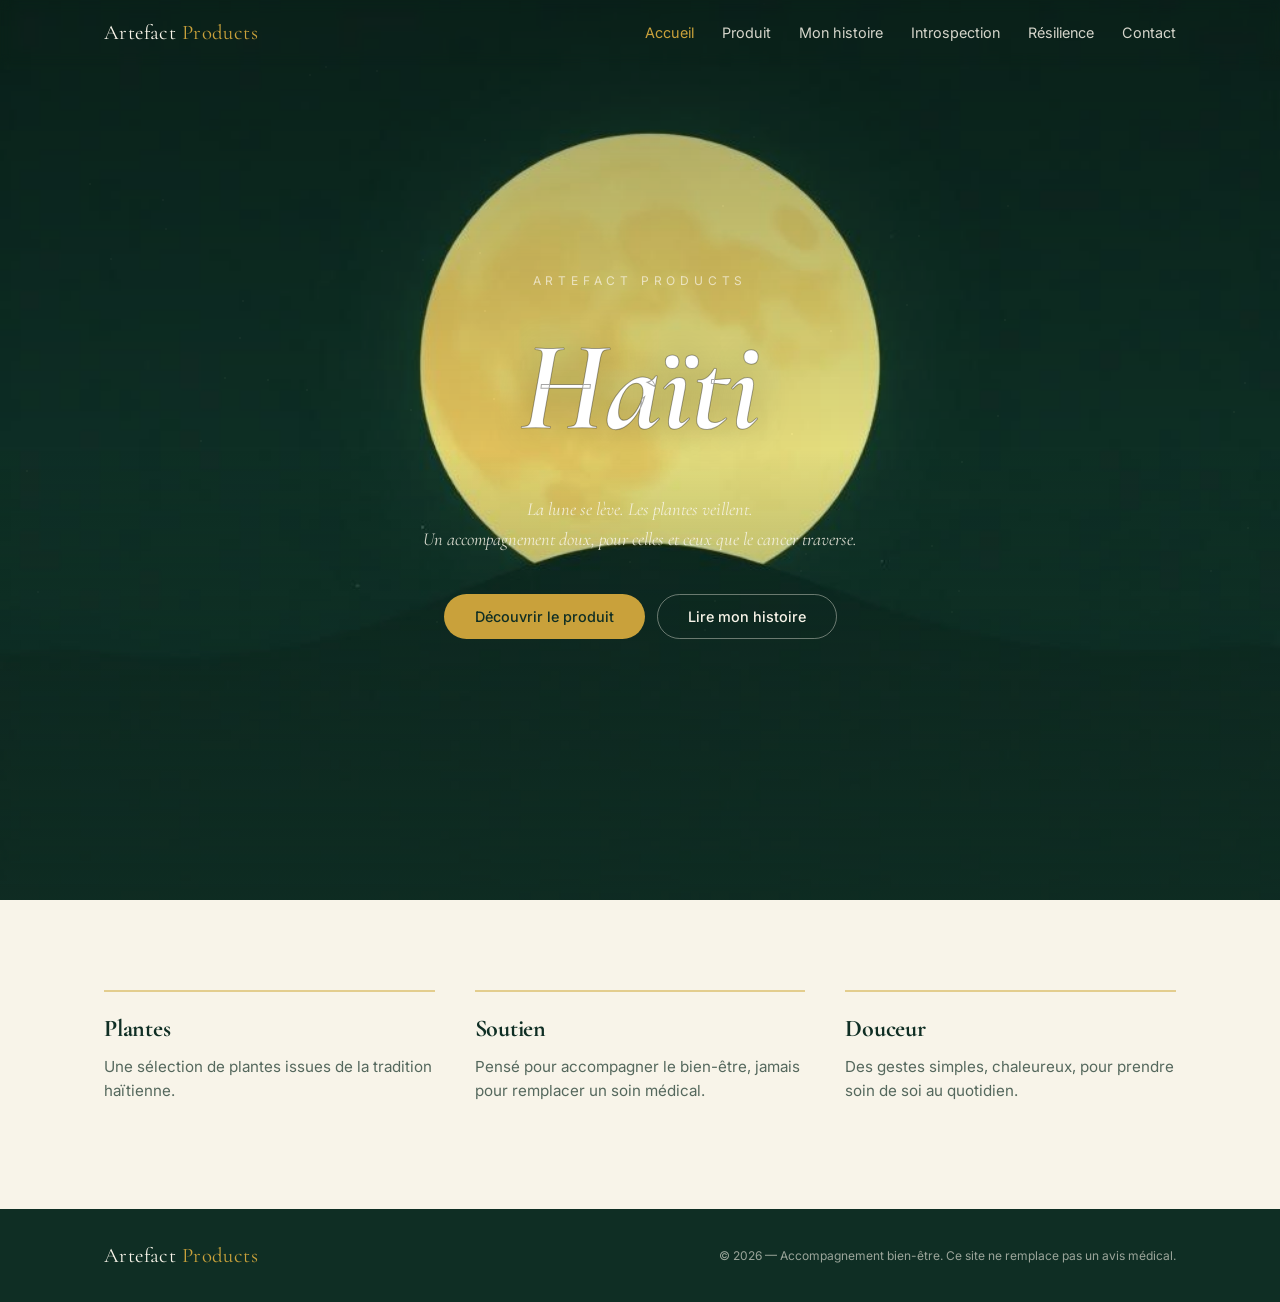
==== index.html @ 80969f2f "Modifications locales" ====
<!DOCTYPE html>
<html lang="fr">
<head>
<meta charset="UTF-8">
<meta name="viewport" content="width=device-width, initial-scale=1">
<title>Artefact Products — Haïti, plantes &amp; bien-être</title>
<meta name="description" content="Une marque haïtienne dédiée au bien-être des personnes touchées par le cancer, à travers la force des plantes.">
<link rel="preconnect" href="https://fonts.googleapis.com">
<link rel="preconnect" href="https://fonts.gstatic.com" crossorigin>
<link href="https://fonts.googleapis.com/css2?family=Cormorant+Garamond:ital,wght@0,400;0,600;0,700;1,400;1,600&family=Inter:wght@300;400;500;600&display=swap" rel="stylesheet">
<link rel="stylesheet" href="css/styles.css">
</head>
<body>

<header class="site-header transparent">
  <div class="container">
    <a href="index.html" class="logo">Artefact <span>Products</span></a>
    <nav class="nav-links">
      <a href="index.html">Accueil</a>
      <a href="produit.html">Produit</a>
      <a href="mon-histoire.html">Mon histoire</a>
      <a href="introspection.html">Introspection</a>
      <a href="resilience.html">Résilience</a>
      <a href="contact.html">Contact</a>
    </nav>
    <button class="nav-toggle" aria-label="Menu">☰</button>
  </div>
  <nav class="mobile-nav">
    <a href="index.html">Accueil</a>
    <a href="produit.html">Produit</a>
    <a href="mon-histoire.html">Mon histoire</a>
    <a href="introspection.html">Introspection</a>
    <a href="resilience.html">Résilience</a>
    <a href="contact.html">Contact</a>
  </nav>
</header>

<main>
  <section class="hero">
    <div class="hero-sky" aria-hidden="true"></div>
    <img src="images/moon-haiti.jpg" alt="" aria-hidden="true" class="hero-moon-img">
    <div class="hero-overlay" aria-hidden="true"></div>
    <div class="hero-content">
      <p class="hero-eyebrow">Artefact Products</p>
      <h1 class="hero-title">Haïti</h1>
      <p class="hero-sub">La lune se lève. Les plantes veillent.<br>Un accompagnement doux, pour celles et ceux que le cancer traverse.</p>
      <div class="hero-actions">
        <a href="produit.html" class="btn btn-gold">Découvrir le produit</a>
        <a href="mon-histoire.html" class="btn btn-outline">Lire mon histoire</a>
      </div>
    </div>
  </section>

  <section class="values">
    <div class="container values-grid">
      <div class="value-item">
        <h3>Plantes</h3>
        <p>Une sélection de plantes issues de la tradition haïtienne.</p>
      </div>
      <div class="value-item">
        <h3>Soutien</h3>
        <p>Pensé pour accompagner le bien-être, jamais pour remplacer un soin médical.</p>
      </div>
      <div class="value-item">
        <h3>Douceur</h3>
        <p>Des gestes simples, chaleureux, pour prendre soin de soi au quotidien.</p>
      </div>
    </div>
  </section>
</main>

<footer class="site-footer">
  <div class="container">
    <span class="logo">Artefact <span>Products</span></span>
    <span class="footer-note">© 2026 — Accompagnement bien-être. Ce site ne remplace pas un avis médical.</span>
  </div>
</footer>

<script src="js/script.js"></script>
</body>
</html>
---- css/styles.css ----
/* ===== Artefact Products — styles.css ===== */

:root {
  --emerald-deep: #0f2e24;
  --emerald-soft: #1f4a3a;
  --emerald-mist: #eaf3ee;
  --gold: #c9a13b;
  --gold-soft: #e3cd8e;
  --parchment: #f8f4e9;
  --ink: #16241d;
  --muted: #55685d;

  --font-serif: "Cormorant Garamond", Georgia, serif;
  --font-body: "Inter", -apple-system, BlinkMacSystemFont, sans-serif;

  --radius: 14px;
}

* { box-sizing: border-box; }
html { scroll-behavior: smooth; }

body {
  margin: 0;
  font-family: var(--font-body);
  color: var(--ink);
  background: var(--parchment);
  -webkit-font-smoothing: antialiased;
}

img { max-width: 100%; display: block; }
a { color: inherit; text-decoration: none; }
button { font-family: inherit; cursor: pointer; }

h1, h2, h3 {
  font-family: var(--font-serif);
  letter-spacing: -0.01em;
  margin: 0;
  color: var(--emerald-deep);
}

.container {
  max-width: 1120px;
  margin: 0 auto;
  padding: 0 24px;
}

/* ===== Header / Nav ===== */
.site-header {
  position: sticky;
  top: 0;
  z-index: 40;
  background: rgba(248, 244, 233, 0.9);
  backdrop-filter: blur(6px);
  border-bottom: 1px solid rgba(15, 46, 36, 0.08);
}

.site-header.transparent {
  position: absolute;
  inset-inline: 0;
  background: transparent;
  border-bottom: none;
  color: var(--parchment);
}

.site-header .container {
  display: flex;
  align-items: center;
  justify-content: space-between;
  padding-block: 20px;
}

.logo {
  font-family: var(--font-serif);
  font-size: 1.3rem;
  letter-spacing: 0.02em;
}
.logo span { color: var(--gold); }

.nav-links {
  display: flex;
  gap: 28px;
  font-size: 0.9rem;
}
.nav-links a { opacity: 0.85; transition: opacity 0.2s, color 0.2s; }
.nav-links a:hover, .nav-links a.active { opacity: 1; color: var(--gold); }

.nav-toggle {
  display: none;
  background: none;
  border: none;
  color: inherit;
}

.mobile-nav {
  display: none;
  flex-direction: column;
  background: var(--emerald-deep);
  color: var(--parchment);
  padding: 8px 24px 20px;
}
.mobile-nav a { padding: 10px 0; font-size: 0.95rem; border-bottom: 1px solid rgba(255,255,255,0.08); }
.mobile-nav.open { display: flex; }

@media (max-width: 780px) {
  .nav-links { display: none; }
  .nav-toggle { display: block; }
}

/* ===== Hero (accueil) ===== */
.hero {
  position: relative;
  min-height: 100vh;
  display: flex;
  align-items: center;
  justify-content: center;
  overflow: hidden;
  background-color: #12362b;
}

.hero-sky {
  position: absolute;
  inset: 0;
}

.star {
  position: absolute;
  width: 2px;
  height: 2px;
  background: var(--parchment);
  border-radius: 50%;
  opacity: 0.5;
  animation: twinkle 4s ease-in-out infinite;
}
@keyframes twinkle {
  0%, 100% { opacity: 0.15; }
  50% { opacity: 0.8; }
}

.hero-moon-img {
  position: absolute;
  inset: 0;
  width: 100%;
  height: 100%;
  object-fit: cover;
  opacity: 0.9;
  pointer-events: none;
  animation: moonRise 3s ease-out forwards;
}
.hero-overlay {
  position: absolute;
  inset: 0;
  background: linear-gradient(to bottom, rgba(0,0,0,0.3), transparent, rgba(15,46,36,0.6));
  pointer-events: none;
}
@keyframes moonRise {
  0% { transform: translateY(40vh) scale(0.9); opacity: 0; }
  100% { transform: translateY(0) scale(1); opacity: 0.9; }
}
@media (prefers-reduced-motion: reduce) {
  .hero-moon-img { animation: none; opacity: 0.9; transform: translateY(0); }
  .star { animation: none; opacity: 0.5; }
}

.hero-content {
  position: relative;
  z-index: 2;
  text-align: center;
  padding: 0 24px;
}
.hero-eyebrow {
  font-size: 0.75rem;
  text-transform: uppercase;
  letter-spacing: 0.4em;
  color: rgba(248, 244, 233, 0.7);
  margin-bottom: 22px;
}
.hero-title {
  font-size: clamp(3.5rem, 13vw, 8rem);
  font-style: italic;
  color: #fff;
  -webkit-text-stroke: 1px rgba(0,0,0,0.35);
  text-shadow: 0 2px 40px rgba(0,0,0,0.35);
}
.hero-sub {
  max-width: 520px;
  margin: 30px auto 0;
  font-family: var(--font-serif);
  font-style: italic;
  font-size: 1.15rem;
  line-height: 1.6;
  color: rgba(248, 244, 233, 0.85);
}
.hero-actions {
  margin-top: 40px;
  display: flex;
  gap: 12px;
  justify-content: center;
  flex-wrap: wrap;
}

.btn {
  display: inline-flex;
  align-items: center;
  gap: 8px;
  padding: 13px 30px;
  border-radius: 999px;
  font-size: 0.9rem;
  font-weight: 500;
  border: 1px solid transparent;
  transition: transform 0.15s ease, background 0.2s, color 0.2s;
}
.btn:hover { transform: translateY(-1px); }
.btn-gold { background: var(--gold); color: var(--emerald-deep); }
.btn-gold:hover { background: var(--gold-soft); }
.btn-outline { border-color: rgba(248,244,233,0.4); color: var(--parchment); }
.btn-outline:hover { background: rgba(248,244,233,0.1); }
.btn-solid { background: var(--emerald-deep); color: var(--parchment); width: 100%; justify-content: center; }
.btn-solid:hover { background: var(--emerald-soft); }

/* ===== Values section ===== */
.values {
  padding: 90px 0;
  background: var(--parchment);
}
.values-grid {
  display: grid;
  gap: 40px;
  grid-template-columns: repeat(3, 1fr);
}
@media (max-width: 780px) { .values-grid { grid-template-columns: 1fr; } }
.value-item {
  border-top: 2px solid var(--gold-soft);
  padding-top: 22px;
}
.value-item h3 { font-size: 1.5rem; }
.value-item p { margin-top: 12px; color: var(--muted); font-size: 0.95rem; line-height: 1.6; }

/* ===== Generic page hero (small pages) ===== */
.page-head {
  padding: 60px 0 20px;
}
.eyebrow {
  font-size: 0.75rem;
  text-transform: uppercase;
  letter-spacing: 0.35em;
  color: var(--gold);
  margin-bottom: 10px;
}
.page-head h1 { font-size: clamp(2.2rem, 5vw, 3rem); }
.page-head p { color: var(--muted); margin-top: 14px; max-width: 560px; }

/* ===== Produit ===== */
.product-section { padding: 40px 0 60px; }
.product-grid {
  display: grid;
  grid-template-columns: 1fr 1fr;
  gap: 60px;
}
@media (max-width: 860px) { .product-grid { grid-template-columns: 1fr; } }

.product-gallery-main {
  border-radius: var(--radius);
  overflow: hidden;
  background: var(--emerald-mist);
  aspect-ratio: 1 / 1;
}
.product-gallery-main img { width: 100%; height: 100%; object-fit: cover; }
.thumb img { width: 100%; height: 100%; object-fit: cover; }
.thumbs {
  display: grid;
  grid-template-columns: repeat(3, 1fr);
  gap: 10px;
  margin-top: 12px;
}
.thumb {
  border-radius: 8px;
  overflow: hidden;
  border: 2px solid transparent;
  background: var(--emerald-mist);
  opacity: 0.65;
  transition: opacity 0.2s, border-color 0.2s;
  aspect-ratio: 1/1;
}
.thumb.active { opacity: 1; border-color: var(--gold); }

.rating { display: flex; align-items: center; gap: 8px; color: var(--muted); font-size: 0.9rem; margin-top: 10px; }
.stars { color: var(--gold); letter-spacing: 2px; }

.product-desc { margin-top: 22px; line-height: 1.7; color: #3a463f; }

.price-box {
  margin-top: 26px;
  padding: 20px;
  border: 1px solid rgba(15,46,36,0.1);
  border-radius: var(--radius);
  background: #fff;
}
.price { font-family: var(--font-serif); font-size: 2rem; color: var(--emerald-deep); }
.price-note { font-size: 0.78rem; color: var(--muted); margin-top: 4px; }
.disclaimer { font-size: 0.72rem; color: var(--muted); text-align: center; margin-top: 12px; }

.ingredients { margin-top: 32px; }
.ingredients ul {
  list-style: none;
  padding: 0;
  margin: 14px 0 0;
  display: grid;
  grid-template-columns: 1fr 1fr;
  gap: 6px 20px;
  font-size: 0.92rem;
  color: #3a463f;
}

.reviews { background: rgba(234,243,238,0.5); padding: 70px 0; border-top: 1px solid rgba(15,46,36,0.08); }
.review-grid { display: grid; grid-template-columns: repeat(3, 1fr); gap: 22px; margin-top: 34px; }
@media (max-width: 860px) { .review-grid { grid-template-columns: 1fr; } }
.review-card { background: #fff; border-radius: var(--radius); padding: 24px; box-shadow: 0 10px 30px -20px rgba(15,46,36,0.4); }
.review-card p { margin-top: 12px; font-size: 0.92rem; line-height: 1.6; color: #3a463f; }
.review-name { margin-top: 16px; font-family: var(--font-serif); color: var(--emerald-deep); }

.faq { padding: 70px 0; max-width: 720px; margin: 0 auto; }
.faq-item { border-bottom: 1px solid rgba(15,46,36,0.1); }
.faq-item:first-child { border-top: 1px solid rgba(15,46,36,0.1); }
.faq-q {
  width: 100%;
  background: none;
  border: none;
  display: flex;
  justify-content: space-between;
  align-items: center;
  padding: 18px 0;
  text-align: left;
  font-family: var(--font-serif);
  font-size: 1.1rem;
  color: var(--emerald-deep);
}
.faq-q .chevron { transition: transform 0.2s; }
.faq-item.open .chevron { transform: rotate(180deg); }
.faq-a { max-height: 0; overflow: hidden; font-size: 0.92rem; color: #3a463f; line-height: 1.6; transition: max-height 0.25s ease; }
.faq-item.open .faq-a { padding-bottom: 18px; }

/* ===== Journal pages (mon-histoire / introspection / resilience) ===== */
.journal-section {
  background: var(--emerald-mist);
  background-image:
    radial-gradient(ellipse at top, #f2f8f4 0%, transparent 60%),
    repeating-linear-gradient(to bottom, transparent 0, transparent 31px, rgba(31,74,58,0.1) 31px, rgba(31,74,58,0.1) 32px);
  min-height: calc(100vh - 73px);
  padding: 70px 0;
}
.journal-paper {
  max-width: 760px;
  margin: 0 auto;
  background: rgba(248, 244, 233, 0.75);
  border-radius: 4px;
  padding: 60px 56px;
  box-shadow: 0 24px 60px -35px rgba(15,46,36,0.5);
}
@media (max-width: 600px) { .journal-paper { padding: 40px 24px; } }
.journal-title {
  font-size: clamp(1.8rem, 5vw, 2.6rem);
  font-style: italic;
  line-height: 1.3;
}
.journal-divider { width: 90px; height: 1px; background: var(--gold); margin: 36px 0; }
.journal-text {
  min-height: 40vh;
  font-family: var(--font-serif);
  font-size: 1.2rem;
  line-height: 1.8;
  color: #33422f;
  outline: none;
  white-space: pre-wrap;
}
.journal-text:empty::before {
  content: attr(data-placeholder);
  color: rgba(85, 104, 93, 0.55);
  font-style: italic;
}

/* ===== Contact ===== */
.contact-section { padding: 70px 0; }
.contact-grid { display: grid; grid-template-columns: 1fr 1fr; gap: 50px; margin-top: 40px; }
@media (max-width: 860px) { .contact-grid { grid-template-columns: 1fr; } }

.contact-form { background: #fff; padding: 32px; border-radius: var(--radius); box-shadow: 0 10px 30px -22px rgba(15,46,36,0.4); }
.field { margin-bottom: 16px; }
.field label { display: block; font-size: 0.75rem; text-transform: uppercase; letter-spacing: 0.08em; color: var(--emerald-soft); margin-bottom: 6px; }
.field input, .field textarea {
  width: 100%;
  padding: 10px 12px;
  border: 1px solid rgba(15,46,36,0.15);
  border-radius: 8px;
  background: rgba(248,244,233,0.4);
  font-family: inherit;
  font-size: 0.95rem;
}
.field input:focus, .field textarea:focus { outline: none; border-color: var(--gold); }
.form-success { display: none; text-align: center; color: var(--emerald-deep); font-size: 0.9rem; margin-top: 10px; }
.form-success.show { display: block; }

.contact-info h2 { font-size: 1.6rem; margin-bottom: 16px; }
.contact-info ul { list-style: none; padding: 0; margin: 0; }
.contact-info li { display: flex; align-items: center; gap: 10px; padding: 8px 0; color: #3a463f; font-size: 0.95rem; }
.contact-info .dot { color: var(--gold); }

.social-row { display: flex; gap: 12px; margin-top: 16px; }
.social-circle {
  width: 44px; height: 44px; border-radius: 50%;
  border: 1px solid rgba(15,46,36,0.15);
  display: flex; align-items: center; justify-content: center;
  transition: background 0.2s, color 0.2s;
  color: var(--emerald-deep);
}
.social-circle:hover { background: var(--emerald-deep); color: var(--parchment); }

.info-note {
  margin-top: 24px;
  background: rgba(234,243,238,0.7);
  border-radius: var(--radius);
  padding: 20px;
  font-size: 0.88rem;
  line-height: 1.6;
  color: var(--emerald-soft);
}

/* ===== Footer ===== */
.site-footer {
  background: var(--emerald-deep);
  color: rgba(248,244,233,0.8);
  padding: 34px 0;
}
.site-footer .container { display: flex; flex-wrap: wrap; gap: 10px; align-items: center; justify-content: space-between; }
.site-footer .logo { color: var(--parchment); }
.footer-note { font-size: 0.75rem; opacity: 0.75; }
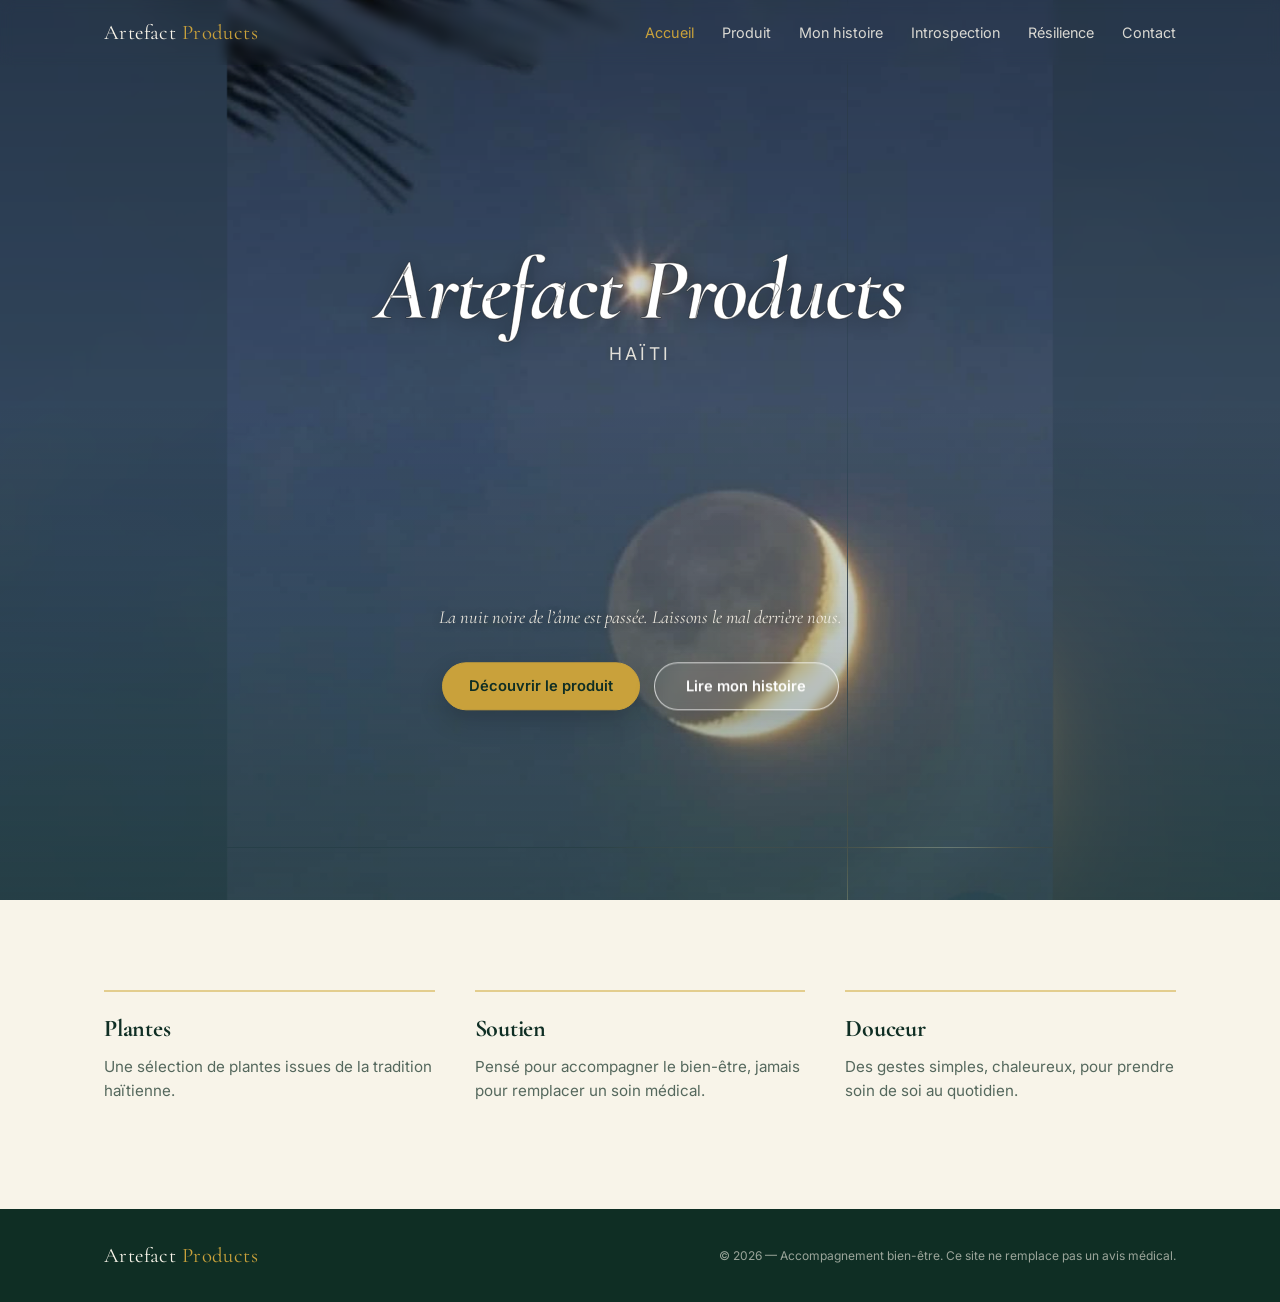
==== commit 625f0ad3: "version1 page d'acceuil" ====
--- a/index.html
+++ b/index.html
@@ -38,15 +38,20 @@
 <main>
   <section class="hero">
     <div class="hero-sky" aria-hidden="true"></div>
-    <img src="images/moon-haiti.jpg" alt="" aria-hidden="true" class="hero-moon-img">
+    <img src="images/lune.jpg" alt="" aria-hidden="true" class="hero-moon-img">
     <div class="hero-overlay" aria-hidden="true"></div>
     <div class="hero-content">
-      <p class="hero-eyebrow">Artefact Products</p>
+      <p class="hero-eyebrow">
+        <span class="hero-brand-name">Artefact Products</span>
+        <span class="hero-brand-country">Haïti</span>
+      </p>
       <h1 class="hero-title">Haïti</h1>
-      <p class="hero-sub">La lune se lève. Les plantes veillent.<br>Un accompagnement doux, pour celles et ceux que le cancer traverse.</p>
-      <div class="hero-actions">
-        <a href="produit.html" class="btn btn-gold">Découvrir le produit</a>
-        <a href="mon-histoire.html" class="btn btn-outline">Lire mon histoire</a>
+      <div class="hero-lower-content">
+        <p class="hero-sub">La nuit noire de l’âme est passée. Laissons le mal derrière nous.</p>
+        <div class="hero-actions">
+          <a href="produit.html" class="btn btn-gold">Découvrir le produit</a>
+          <a href="mon-histoire.html" class="btn btn-outline">Lire mon histoire</a>
+        </div>
       </div>
     </div>
   </section>
--- a/css/styles.css
+++ b/css/styles.css
@@ -89,6 +89,8 @@
   background: none;
   border: none;
   color: inherit;
+  line-height: 1;
+  padding: 0;
 }
 
 .mobile-nav {
@@ -103,23 +105,35 @@
 
 @media (max-width: 780px) {
   .nav-links { display: none; }
-  .nav-toggle { display: block; }
+  .nav-toggle {
+    display: flex;
+    align-items: center;
+    justify-content: center;
+    width: 48px;
+    height: 48px;
+    font-size: 1.9rem;
+  }
 }
 
 /* ===== Hero (accueil) ===== */
 .hero {
   position: relative;
   min-height: 100vh;
-  display: flex;
-  align-items: center;
-  justify-content: center;
   overflow: hidden;
-  background-color: #12362b;
-}
-
+  background-color: #344b62;
+}
+
+/* Extension douce de l'image sur les côtés : elle remplit la Hero sans
+   obliger l'image principale à être recadrée ou fortement zoomée. */
 .hero-sky {
   position: absolute;
-  inset: 0;
+  inset: -24px;
+  background:
+    linear-gradient(rgba(21, 42, 60, 0.2), rgba(15, 46, 36, 0.22)),
+    url("../images/lune.jpg") center / cover no-repeat;
+  filter: blur(18px);
+  transform: scale(1.08);
+  opacity: 0.72;
 }
 
 .star {
@@ -136,86 +150,226 @@
   50% { opacity: 0.8; }
 }
 
+/* L'image principale est affichée entièrement : aucun cover, aucun min-width,
+   donc la lune reste beaucoup plus petite et proche du cadrage original. */
 .hero-moon-img {
   position: absolute;
   inset: 0;
   width: 100%;
   height: 100%;
-  object-fit: cover;
-  opacity: 0.9;
+  object-fit: contain;
+  object-position: center center;
+  opacity: 0.92;
   pointer-events: none;
-  animation: moonRise 3s ease-out forwards;
-}
+  animation: moonRise 2.4s ease-out both;
+}
+
 .hero-overlay {
   position: absolute;
   inset: 0;
-  background: linear-gradient(to bottom, rgba(0,0,0,0.3), transparent, rgba(15,46,36,0.6));
+  background: linear-gradient(
+    to bottom,
+    rgba(0, 0, 0, 0.24) 0%,
+    rgba(0, 0, 0, 0.04) 45%,
+    rgba(15, 46, 36, 0.42) 100%
+  );
   pointer-events: none;
 }
+
 @keyframes moonRise {
-  0% { transform: translateY(40vh) scale(0.9); opacity: 0; }
-  100% { transform: translateY(0) scale(1); opacity: 0.9; }
-}
+  from { transform: translateY(5vh) scale(0.98); opacity: 0; }
+  to { transform: translateY(0) scale(1); opacity: 0.92; }
+}
+
 @media (prefers-reduced-motion: reduce) {
-  .hero-moon-img { animation: none; opacity: 0.9; transform: translateY(0); }
+  .hero-moon-img { animation: none; opacity: 0.92; transform: none; }
   .star { animation: none; opacity: 0.5; }
 }
 
+/* Le titre et le groupe inférieur sont positionnés séparément afin que
+   descendre le slogan ne déplace jamais Artefact Products / Haïti. */
 .hero-content {
-  position: relative;
+  position: absolute;
+  inset: 0;
   z-index: 2;
   text-align: center;
   padding: 0 24px;
-}
+  pointer-events: none;
+}
+
 .hero-eyebrow {
-  font-size: 0.75rem;
+  position: absolute;
+  top: 34%;
+  left: 50%;
+  transform: translate(-50%, -50%);
+  width: min(94vw, 1000px);
+  display: inline-flex;
+  flex-direction: column;
+  align-items: center;
+  gap: 10px;
+  margin: 0;
+  color: rgba(248, 244, 233, 0.9);
+  text-transform: none;
+}
+
+.hero-brand-name {
+  font-family: var(--font-serif);
+  font-size: clamp(2.4rem, 7vw, 5.5rem);
+  font-style: italic;
+  font-weight: 700;
+  letter-spacing: -0.02em;
+  color: #fff;
+  -webkit-text-stroke: 0.9px rgba(0, 0, 0, 0.45);
+  text-shadow: 0 2px 20px rgba(0, 0, 0, 0.35);
+  line-height: 0.95;
+  max-width: 100%;
+}
+
+.hero-brand-country {
+  font-family: var(--font-body);
+  font-size: clamp(0.85rem, 1.8vw, 1.1rem);
+  font-style: normal;
+  letter-spacing: 0.18em;
   text-transform: uppercase;
-  letter-spacing: 0.4em;
-  color: rgba(248, 244, 233, 0.7);
-  margin-bottom: 22px;
-}
+  color: rgba(248, 244, 233, 0.88);
+  text-shadow: 0 1px 6px rgba(0, 0, 0, 0.22);
+}
+
+/* Ancien titre Haïti devenu redondant avec .hero-brand-country. */
 .hero-title {
-  font-size: clamp(3.5rem, 13vw, 8rem);
-  font-style: italic;
-  color: #fff;
-  -webkit-text-stroke: 1px rgba(0,0,0,0.35);
-  text-shadow: 0 2px 40px rgba(0,0,0,0.35);
-}
+  display: none;
+}
+
+.hero-lower-content {
+  position: absolute;
+  top: 73%;
+  left: 50%;
+  transform: translate(-50%, -50%);
+  width: min(92vw, 720px);
+  display: flex;
+  flex-direction: column;
+  align-items: center;
+  pointer-events: auto;
+  z-index: 3;
+}
+
 .hero-sub {
-  max-width: 520px;
-  margin: 30px auto 0;
+  max-width: 560px;
+  margin: 0 auto;
   font-family: var(--font-serif);
   font-style: italic;
   font-size: 1.15rem;
   line-height: 1.6;
-  color: rgba(248, 244, 233, 0.85);
-}
+  color: rgba(248, 244, 233, 0.9);
+  text-shadow: 0 1px 8px rgba(0, 0, 0, 0.4);
+}
+
 .hero-actions {
-  margin-top: 40px;
+  margin-top: 30px;
   display: flex;
-  gap: 12px;
+  gap: 14px;
   justify-content: center;
+  align-items: center;
   flex-wrap: wrap;
 }
 
-.btn {
+.hero-actions .btn {
+  min-width: 185px;
+  min-height: 48px;
+  padding: 13px 26px;
   display: inline-flex;
   align-items: center;
-  gap: 8px;
-  padding: 13px 30px;
+  justify-content: center;
   border-radius: 999px;
-  font-size: 0.9rem;
-  font-weight: 500;
   border: 1px solid transparent;
-  transition: transform 0.15s ease, background 0.2s, color 0.2s;
-}
-.btn:hover { transform: translateY(-1px); }
-.btn-gold { background: var(--gold); color: var(--emerald-deep); }
-.btn-gold:hover { background: var(--gold-soft); }
-.btn-outline { border-color: rgba(248,244,233,0.4); color: var(--parchment); }
-.btn-outline:hover { background: rgba(248,244,233,0.1); }
-.btn-solid { background: var(--emerald-deep); color: var(--parchment); width: 100%; justify-content: center; }
-.btn-solid:hover { background: var(--emerald-soft); }
+  font-family: var(--font-body);
+  font-size: 0.92rem;
+  font-weight: 600;
+  line-height: 1;
+  cursor: pointer;
+  transition: transform 0.2s ease, box-shadow 0.2s ease, background-color 0.2s ease, border-color 0.2s ease;
+  text-decoration: none;
+  white-space: nowrap;
+}
+
+.hero-actions .btn-gold {
+  color: var(--emerald-deep);
+  background: var(--gold);
+  border-color: var(--gold);
+  box-shadow: 0 10px 24px rgba(0, 0, 0, 0.18);
+}
+
+.hero-actions .btn-outline {
+  color: #fff;
+  background: rgba(255, 255, 255, 0.06);
+  border-color: rgba(255, 255, 255, 0.72);
+  box-shadow: 0 10px 24px rgba(0, 0, 0, 0.12);
+  backdrop-filter: blur(4px);
+}
+
+.hero-actions .btn:hover {
+  transform: translateY(-2px);
+}
+
+.hero-actions .btn-gold:hover {
+  background: var(--gold-soft);
+  border-color: var(--gold-soft);
+  box-shadow: 0 13px 28px rgba(0, 0, 0, 0.24);
+}
+
+.hero-actions .btn-outline:hover {
+  background: rgba(255, 255, 255, 0.14);
+  border-color: #fff;
+}
+
+.hero-actions .btn:focus-visible {
+  outline: 3px solid rgba(255, 255, 255, 0.92);
+  outline-offset: 3px;
+}
+
+@media (max-width: 780px) {
+  .hero-eyebrow {
+    top: 31%;
+  }
+
+  .hero-lower-content {
+    top: 72%;
+    width: min(90vw, 560px);
+  }
+
+  .hero-sub {
+    font-size: 1.02rem;
+  }
+
+  .hero-actions {
+    gap: 10px;
+  }
+}
+
+@media (max-width: 520px) {
+  .hero-moon-img {
+    object-fit: contain;
+    object-position: center center;
+  }
+
+  .hero-eyebrow {
+    top: 29%;
+  }
+
+  .hero-lower-content {
+    top: 71%;
+  }
+
+  .hero-actions {
+    flex-direction: column;
+    width: min(100%, 290px);
+  }
+
+  .hero-actions .btn {
+    width: 100%;
+    justify-content: center;
+  }
+}
 
 /* ===== Values section ===== */
 .values {
@@ -378,6 +532,21 @@
   font-style: italic;
 }
 
+/* ===== Journal save (bouton Enregistrer) ===== */
+.journal-save-row {
+  margin-top: 30px;
+  display: flex;
+  align-items: center;
+  gap: 16px;
+  flex-wrap: wrap;
+}
+.journal-save-row .btn { width: auto; padding: 12px 28px; }
+.save-status {
+  font-size: 0.85rem;
+  color: var(--emerald-soft);
+}
+.save-status.error { color: #a33; }
+
 /* ===== Contact ===== */
 .contact-section { padding: 70px 0; }
 .contact-grid { display: grid; grid-template-columns: 1fr 1fr; gap: 50px; margin-top: 40px; }
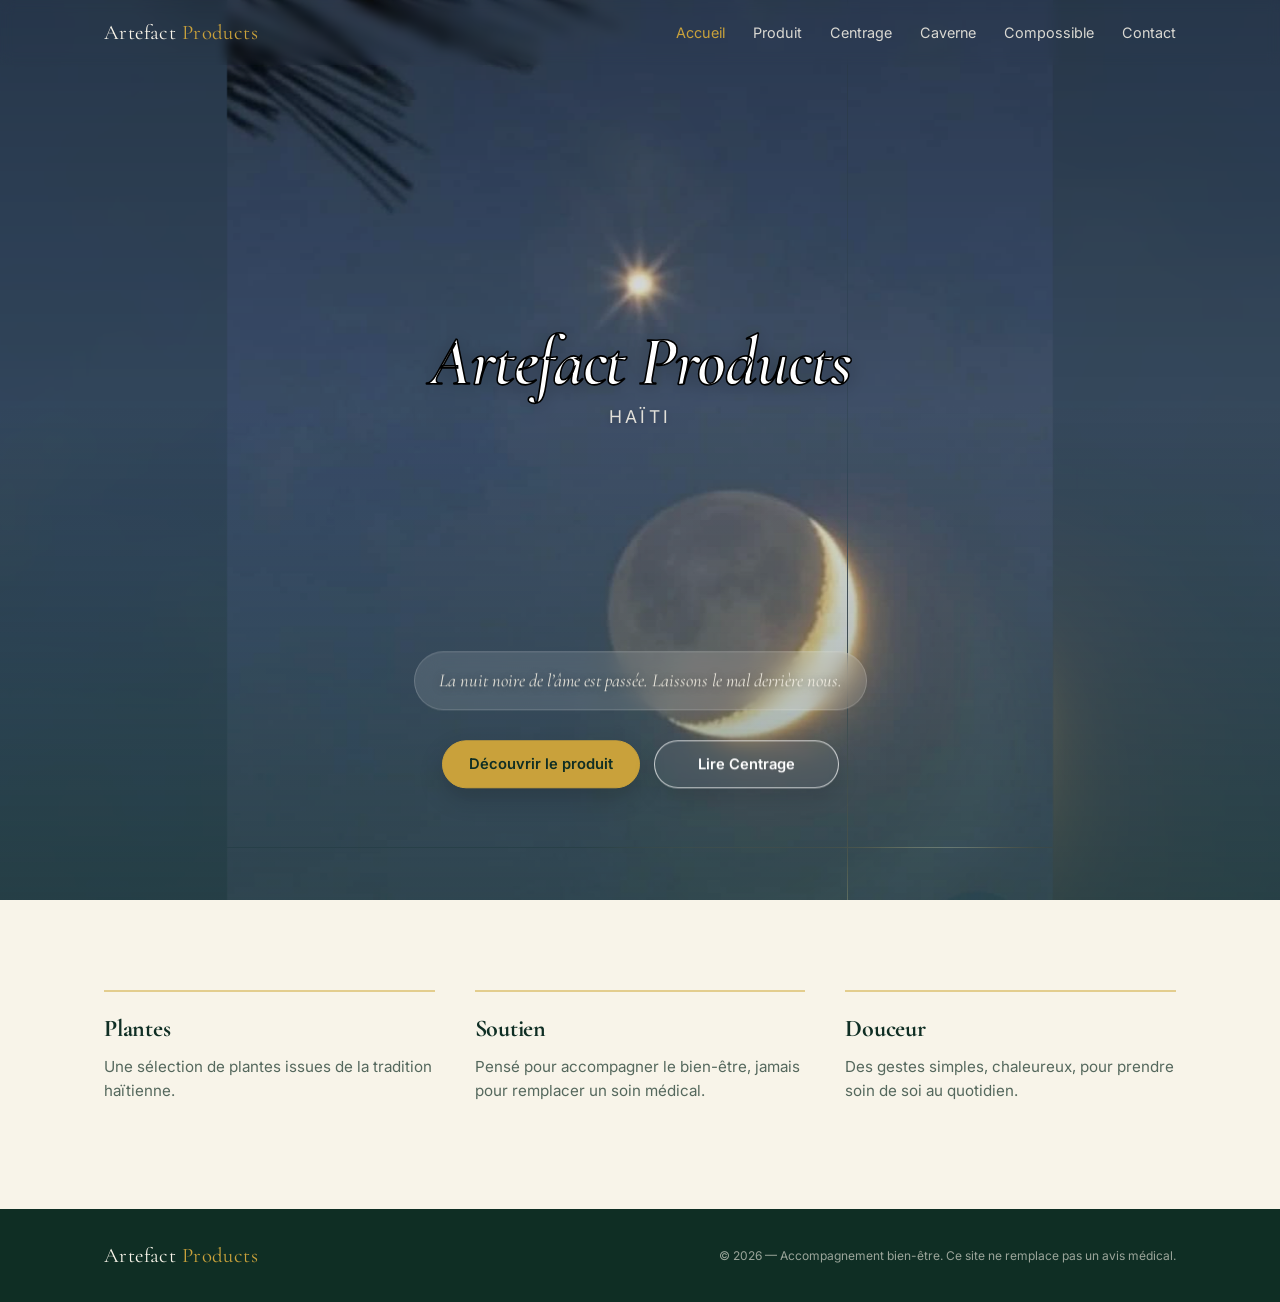
==== commit 1e7b7c14: "Update visible labels: Mon histoire→Centrage, Introspection→Caverne, Résilience→Compossible" ====
--- a/index.html
+++ b/index.html
@@ -18,19 +18,19 @@
     <nav class="nav-links">
       <a href="index.html">Accueil</a>
       <a href="produit.html">Produit</a>
-      <a href="mon-histoire.html">Mon histoire</a>
-      <a href="introspection.html">Introspection</a>
-      <a href="resilience.html">Résilience</a>
+      <a href="mon-histoire.html">Centrage</a>
+      <a href="introspection.html">Caverne</a>
+      <a href="resilience.html">Compossible</a>
       <a href="contact.html">Contact</a>
     </nav>
     <button class="nav-toggle" aria-label="Menu">☰</button>
   </div>
-  <nav class="mobile-nav">
+    <nav class="mobile-nav">
     <a href="index.html">Accueil</a>
     <a href="produit.html">Produit</a>
-    <a href="mon-histoire.html">Mon histoire</a>
-    <a href="introspection.html">Introspection</a>
-    <a href="resilience.html">Résilience</a>
+    <a href="mon-histoire.html">Centrage</a>
+    <a href="introspection.html">Caverne</a>
+    <a href="resilience.html">Compossible</a>
     <a href="contact.html">Contact</a>
   </nav>
 </header>
@@ -50,7 +50,7 @@
         <p class="hero-sub">La nuit noire de l’âme est passée. Laissons le mal derrière nous.</p>
         <div class="hero-actions">
           <a href="produit.html" class="btn btn-gold">Découvrir le produit</a>
-          <a href="mon-histoire.html" class="btn btn-outline">Lire mon histoire</a>
+          <a href="mon-histoire.html" class="btn btn-outline">Lire Centrage</a>
         </div>
       </div>
     </div>
--- a/css/styles.css
+++ b/css/styles.css
@@ -159,7 +159,7 @@
   height: 100%;
   object-fit: contain;
   object-position: center center;
-  opacity: 0.92;
+  opacity:0.96;
   pointer-events: none;
   animation: moonRise 2.4s ease-out both;
 }
@@ -169,6 +169,7 @@
   inset: 0;
   background: linear-gradient(
     to bottom,
+    rgba(35,57,86,.10) 0%,
     rgba(0, 0, 0, 0.24) 0%,
     rgba(0, 0, 0, 0.04) 45%,
     rgba(15, 46, 36, 0.42) 100%
@@ -199,7 +200,7 @@
 
 .hero-eyebrow {
   position: absolute;
-  top: 34%;
+  top: 42%;
   left: 50%;
   transform: translate(-50%, -50%);
   width: min(94vw, 1000px);
@@ -214,12 +215,13 @@
 
 .hero-brand-name {
   font-family: var(--font-serif);
-  font-size: clamp(2.4rem, 7vw, 5.5rem);
+  font-size: clamp(2rem, 5.8vw, 4.4rem);
   font-style: italic;
+  font-stretch: expanded;
   font-weight: 700;
   letter-spacing: -0.02em;
   color: #fff;
-  -webkit-text-stroke: 0.9px rgba(0, 0, 0, 0.45);
+  -webkit-text-stroke: 1.6px #000;
   text-shadow: 0 2px 20px rgba(0, 0, 0, 0.35);
   line-height: 0.95;
   max-width: 100%;
@@ -242,7 +244,7 @@
 
 .hero-lower-content {
   position: absolute;
-  top: 73%;
+  top: 80%;
   left: 50%;
   transform: translate(-50%, -50%);
   width: min(92vw, 720px);
@@ -254,6 +256,12 @@
 }
 
 .hero-sub {
+  display:inline-block;
+  padding:14px 24px;
+  background:rgba(255,255,255,.12);
+  backdrop-filter:blur(12px);
+  border:1px solid rgba(255,255,255,.18);
+  border-radius:999px;
   max-width: 560px;
   margin: 0 auto;
   font-family: var(--font-serif);
@@ -338,6 +346,12 @@
   }
 
   .hero-sub {
+  display:inline-block;
+  padding:14px 24px;
+  background:rgba(255,255,255,.12);
+  backdrop-filter:blur(12px);
+  border:1px solid rgba(255,255,255,.18);
+  border-radius:999px;
     font-size: 1.02rem;
   }
 
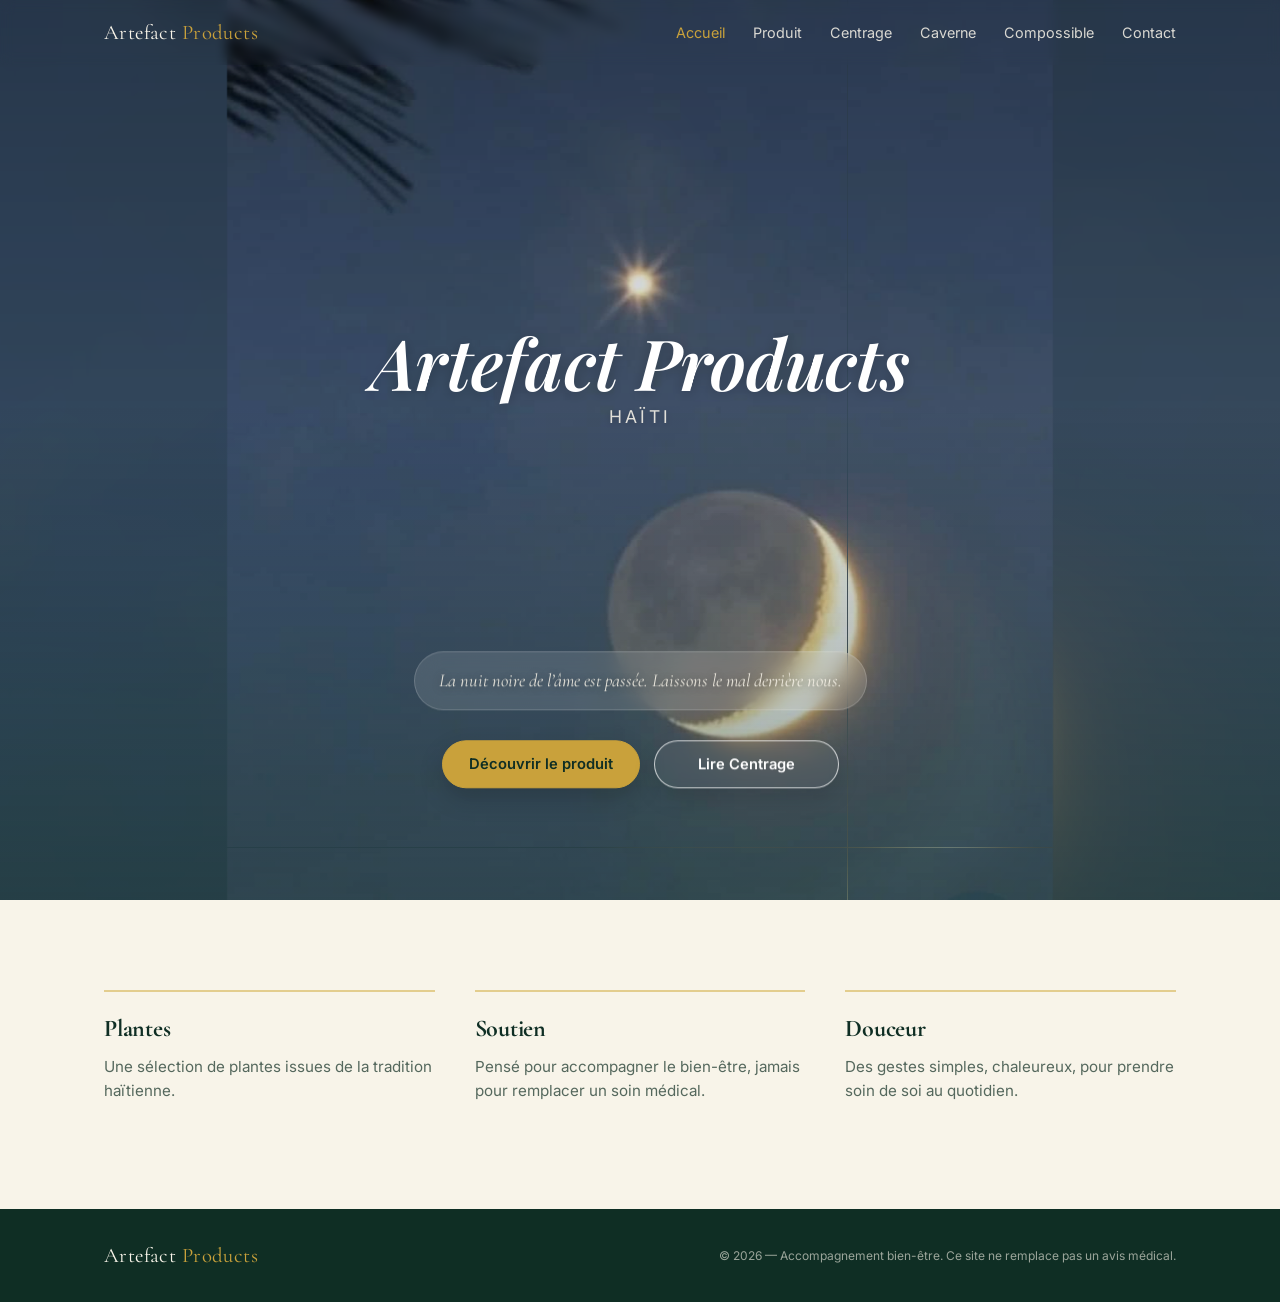
==== commit 7587574d: "j'ai fini avec index je pense" ====
--- a/index.html
+++ b/index.html
@@ -7,7 +7,7 @@
 <meta name="description" content="Une marque haïtienne dédiée au bien-être des personnes touchées par le cancer, à travers la force des plantes.">
 <link rel="preconnect" href="https://fonts.googleapis.com">
 <link rel="preconnect" href="https://fonts.gstatic.com" crossorigin>
-<link href="https://fonts.googleapis.com/css2?family=Cormorant+Garamond:ital,wght@0,400;0,600;0,700;1,400;1,600&family=Inter:wght@300;400;500;600&display=swap" rel="stylesheet">
+<link href="https://fonts.googleapis.com/css2?family=Cormorant+Garamond:ital,wght@0,400;0,600;0,700;1,400;1,600&family=Playfair+Display:ital,wght@1,500;1,600;1,700&family=Inter:wght@300;400;500;600&display=swap" rel="stylesheet">
 <link rel="stylesheet" href="css/styles.css">
 </head>
 <body>
--- a/css/styles.css
+++ b/css/styles.css
@@ -11,6 +11,8 @@
   --muted: #55685d;
 
   --font-serif: "Cormorant Garamond", Georgia, serif;
+  /* Serif éditoriale réservée au titre principal de la Hero. */
+  --font-display: "Playfair Display", "Cormorant Garamond", Georgia, serif;
   --font-body: "Inter", -apple-system, BlinkMacSystemFont, sans-serif;
 
   --radius: 14px;
@@ -214,15 +216,14 @@
 }
 
 .hero-brand-name {
-  font-family: var(--font-serif);
+  font-family: var(--font-display);
   font-size: clamp(2rem, 5.8vw, 4.4rem);
   font-style: italic;
-  font-stretch: expanded;
-  font-weight: 700;
-  letter-spacing: -0.02em;
+  font-weight: 600;
+  letter-spacing: -0.01em;
   color: #fff;
-  -webkit-text-stroke: 1.6px #000;
-  text-shadow: 0 2px 20px rgba(0, 0, 0, 0.35);
+  text-shadow: 0 2px 14px rgba(0, 0, 0, 0.22);
+  -webkit-text-stroke: 0;
   line-height: 0.95;
   max-width: 100%;
 }
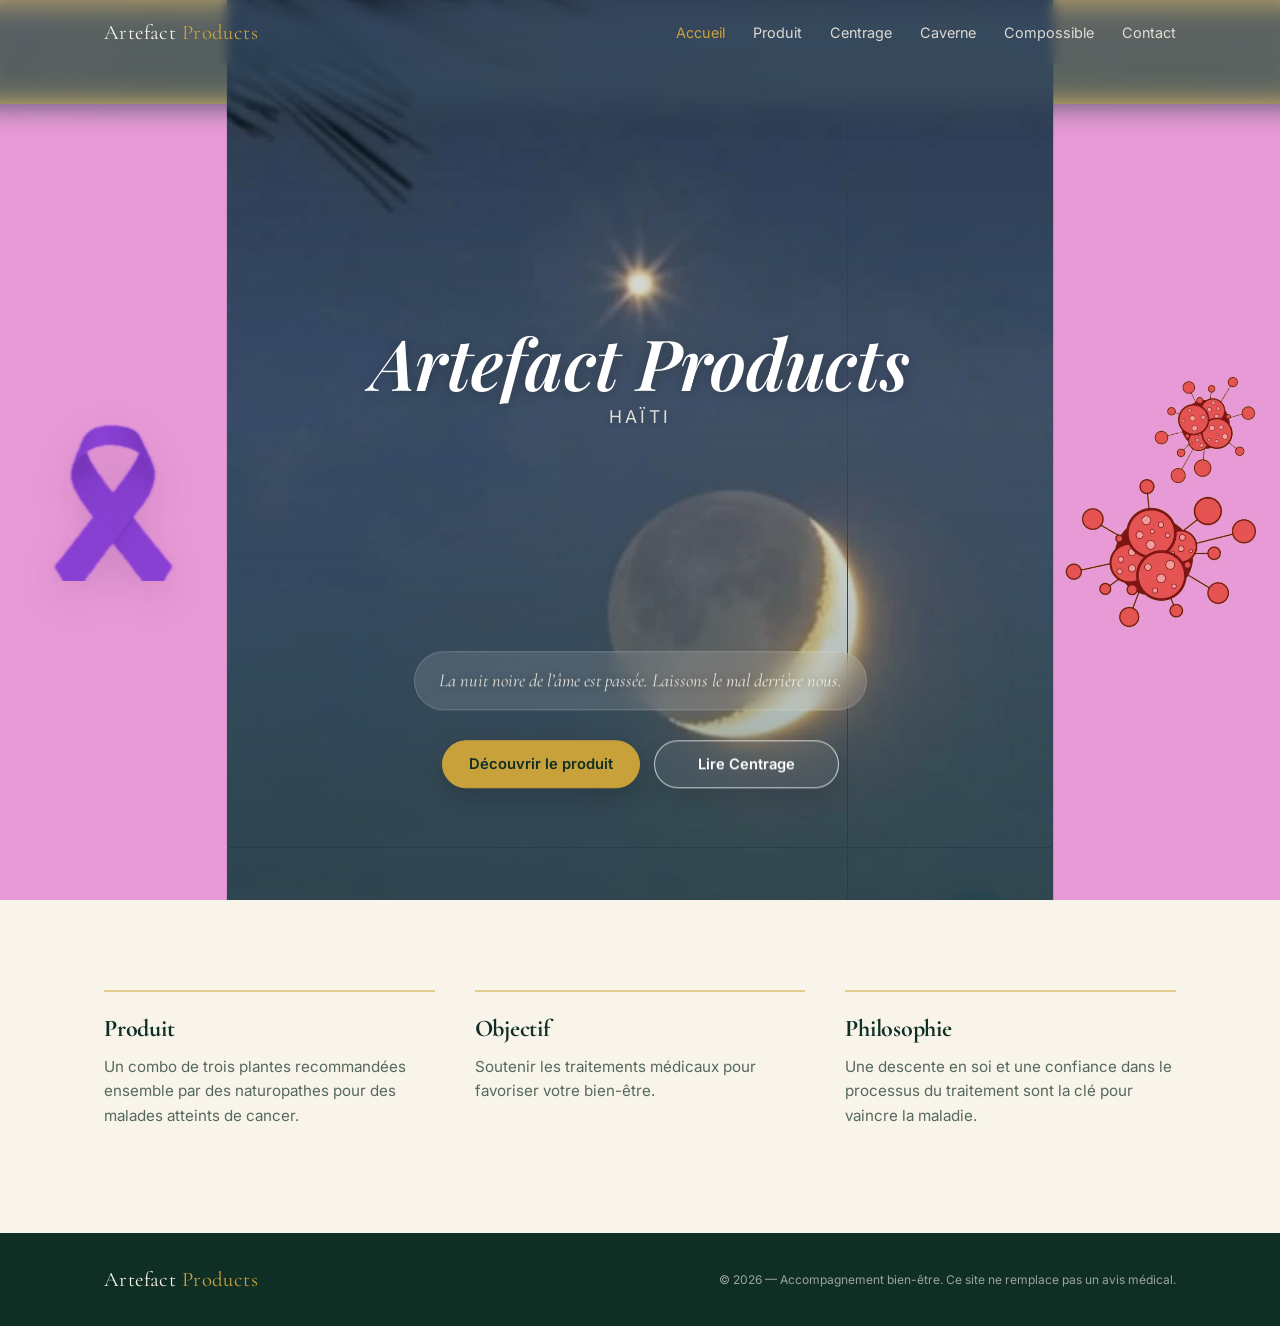
==== commit 91cb309a: "Mettre a jour les pages et les ressources visuelles" ====
--- a/index.html
+++ b/index.html
@@ -37,6 +37,12 @@
 
 <main>
   <section class="hero">
+    <div class="hero-side-visual hero-side-visual-left" aria-hidden="true">
+      <img src="images/cancer-ribbon-violet.png" alt="">
+    </div>
+    <div class="hero-side-visual hero-side-visual-right" aria-hidden="true">
+      <img src="images/cancer-cells-red.png" alt="">
+    </div>
     <div class="hero-sky" aria-hidden="true"></div>
     <img src="images/lune.jpg" alt="" aria-hidden="true" class="hero-moon-img">
     <div class="hero-overlay" aria-hidden="true"></div>
@@ -59,16 +65,16 @@
   <section class="values">
     <div class="container values-grid">
       <div class="value-item">
-        <h3>Plantes</h3>
-        <p>Une sélection de plantes issues de la tradition haïtienne.</p>
+        <h3>Produit</h3>
+        <p>Un combo de trois plantes recommandées ensemble par des naturopathes pour des malades atteints de cancer.</p>
       </div>
       <div class="value-item">
-        <h3>Soutien</h3>
-        <p>Pensé pour accompagner le bien-être, jamais pour remplacer un soin médical.</p>
+        <h3>Objectif</h3>
+        <p>Soutenir les traitements médicaux pour favoriser votre bien-être.</p>
       </div>
       <div class="value-item">
-        <h3>Douceur</h3>
-        <p>Des gestes simples, chaleureux, pour prendre soin de soi au quotidien.</p>
+        <h3>Philosophie</h3>
+        <p>Une descente en soi et une confiance dans le processus du traitement sont la clé pour vaincre la maladie.</p>
       </div>
     </div>
   </section>
--- a/css/styles.css
+++ b/css/styles.css
@@ -6,6 +6,7 @@
   --emerald-mist: #eaf3ee;
   --gold: #c9a13b;
   --gold-soft: #e3cd8e;
+  --apricot-yellow: #f3c969;
   --parchment: #f8f4e9;
   --ink: #16241d;
   --muted: #55685d;
@@ -187,6 +188,46 @@
 @media (prefers-reduced-motion: reduce) {
   .hero-moon-img { animation: none; opacity: 0.92; transform: none; }
   .star { animation: none; opacity: 0.5; }
+}
+
+/* Sur laptop / desktop, les deux bandes latérales qui encadrent la photo
+   verticale de la lune passent en jaune abricot. Le bandeau supérieur
+   conserve l'ambiance nocturne pour garder le header parfaitement lisible. */
+@media (min-width: 781px) {
+  .hero {
+    background-color: var(--apricot-yellow);
+  }
+
+  /* Support sombre exactement derrière la photo centrale afin que son rendu
+     reste identique malgré la nouvelle couleur des bandes latérales. */
+  .hero::before {
+    content: "";
+    position: absolute;
+    inset: 0 auto 0 50%;
+    width: min(91.76vh, 100vw);
+    transform: translateX(-50%);
+    background: #344b62;
+    pointer-events: none;
+  }
+
+  .hero-sky {
+    inset: 0 0 auto;
+    height: 104px;
+    background:
+      linear-gradient(rgba(21, 42, 60, 0.2), rgba(15, 46, 36, 0.22)),
+      url("../images/lune.jpg") center / cover no-repeat;
+    filter: blur(14px);
+    transform: scale(1.04);
+    opacity: 0.82;
+  }
+
+  /* L'assombrissement reste uniquement au-dessus de la photo centrale :
+     le jaune abricot des côtés conserve donc sa vraie couleur. */
+  .hero-overlay {
+    inset: 0 auto 0 50%;
+    width: min(91.76vh, 100vw);
+    transform: translateX(-50%);
+  }
 }
 
 /* Le titre et le groupe inférieur sont positionnés séparément afin que
@@ -509,11 +550,24 @@
 .faq-item.open .faq-a { padding-bottom: 18px; }
 
 /* ===== Journal pages (mon-histoire / introspection / resilience) ===== */
+/* Fond botanique des carnets (Centrage, Caverne, Compossible).
+   Pose sur <main>, il ne peut donc jamais couvrir le header ni le footer.
+   Le voile clair au-dessus de l'image garde le texte lisible. */
+.botanical-background {
+  background:
+    linear-gradient(rgba(248, 244, 233, 0.7), rgba(248, 244, 233, 0.7)),
+    url("../images/Ap-bg.png") center top / cover no-repeat fixed,
+    var(--emerald-mist);
+}
+
+@media (max-width: 780px) {
+  /* background-attachment: fixed est ignore ou saccade sur mobile. */
+  .botanical-background {
+    background-attachment: scroll;
+  }
+}
+
 .journal-section {
-  background: var(--emerald-mist);
-  background-image:
-    radial-gradient(ellipse at top, #f2f8f4 0%, transparent 60%),
-    repeating-linear-gradient(to bottom, transparent 0, transparent 31px, rgba(31,74,58,0.1) 31px, rgba(31,74,58,0.1) 32px);
   min-height: calc(100vh - 73px);
   padding: 70px 0;
 }
@@ -617,3 +671,470 @@
 .site-footer .container { display: flex; flex-wrap: wrap; gap: 10px; align-items: center; justify-content: space-between; }
 .site-footer .logo { color: var(--parchment); }
 .footer-note { font-size: 0.75rem; opacity: 0.75; }
+
+
+/* ===== Refonte éditoriale — Centrage / Caverne / Compossible =====
+   Le background botanique original .botanical-background reste inchangé.
+   Ces règles ne touchent ni au header ni au footer. */
+.story-web-page {
+  padding: 64px 0 96px;
+  overflow: hidden;
+}
+.story-web-page .container { position: relative; }
+.story-hero {
+  min-height: 610px;
+  display: grid;
+  grid-template-columns: minmax(0, .95fr) minmax(380px, 1.05fr);
+  align-items: center;
+  gap: 74px;
+}
+.story-hero-reverse .story-hero-copy { order: 2; }
+.story-hero-reverse .story-hero-image { order: 1; }
+.story-kicker {
+  margin: 0 0 14px;
+  color: #9a7622;
+  font-size: .76rem;
+  font-weight: 700;
+  text-transform: uppercase;
+  letter-spacing: .19em;
+}
+.story-kicker-light { color: var(--gold-soft); }
+.story-hero h1 {
+  font-family: var(--font-display);
+  font-size: clamp(4.2rem, 9vw, 7.4rem);
+  line-height: .88;
+  font-style: italic;
+  font-weight: 600;
+  color: var(--emerald-deep);
+}
+.story-intro {
+  max-width: 650px;
+  margin: 30px 0 0;
+  font-family: var(--font-serif);
+  font-size: clamp(1.27rem, 2.15vw, 1.72rem);
+  line-height: 1.54;
+  color: #314a3d;
+}
+.story-tags { display:flex; flex-wrap:wrap; gap:10px; margin-top:30px; }
+.story-tags span {
+  padding: 9px 14px;
+  border: 1px solid rgba(15,46,36,.16);
+  border-radius: 999px;
+  background: rgba(255,255,255,.62);
+  color: #315043;
+  font-size: .76rem;
+  font-weight: 600;
+  box-shadow: 0 8px 20px -18px rgba(15,46,36,.55);
+}
+.story-hero-image {
+  position: relative;
+  min-height: 500px;
+  margin: 0;
+  border-radius: 34px 150px 34px 34px;
+  overflow: hidden;
+  background: #e9dec6;
+  border: 1px solid rgba(15,46,36,.1);
+  box-shadow: 0 34px 75px -42px rgba(15,46,36,.7);
+}
+.story-hero-image::after {
+  content: "";
+  position:absolute;
+  inset:16px;
+  border: 1px solid rgba(255,255,255,.52);
+  border-radius: 25px 137px 25px 25px;
+  pointer-events:none;
+}
+.story-hero-image img { width:100%; height:100%; min-height:500px; object-fit:cover; }
+.story-hero-image figcaption {
+  position:absolute;
+  left:26px;
+  right:26px;
+  bottom:24px;
+  z-index:2;
+  padding:17px 20px;
+  border-radius:14px;
+  background:rgba(15,46,36,.84);
+  color:#fff;
+  backdrop-filter:blur(12px);
+  font-family:var(--font-serif);
+  font-size:1rem;
+  line-height:1.45;
+}
+.story-hero-image-dark { background:#10231e; }
+.story-section { margin-top: 96px; }
+.story-section h2 {
+  font-size: clamp(2.35rem, 4.5vw, 3.85rem);
+  line-height: 1.02;
+}
+.original-voice {
+  font-family: var(--font-serif);
+  font-size: 1.22rem;
+  line-height: 1.82;
+  color: #2e4437;
+}
+.original-voice-large { font-size: clamp(1.45rem, 2.6vw, 2.05rem); line-height:1.6; }
+.story-grid { display:grid; gap:46px; align-items:start; }
+.story-grid-wide { grid-template-columns:minmax(0,1.35fr) minmax(240px,.65fr); }
+.story-card {
+  padding: 42px 44px;
+  border-radius: 26px;
+  background: rgba(255,255,255,.73);
+  border: 1px solid rgba(15,46,36,.09);
+  box-shadow: 0 26px 70px -52px rgba(15,46,36,.68);
+  backdrop-filter: blur(5px);
+}
+.story-card .original-voice { margin-bottom:0; }
+.story-stat {
+  min-height: 280px;
+  display:flex;
+  flex-direction:column;
+  justify-content:center;
+  align-items:center;
+  text-align:center;
+  padding:34px;
+  border-radius:50% 50% 26px 26px;
+  color:#fff;
+  background:radial-gradient(circle at 34% 28%, #55765f, var(--emerald-deep));
+  box-shadow:0 30px 70px -44px rgba(15,46,36,.85);
+}
+.story-stat span { font-family:var(--font-serif); font-size:6.5rem; line-height:.72; color:var(--gold-soft); }
+.story-stat p { max-width:240px; margin:30px 0 0; line-height:1.55; }
+.story-feature {
+  display:grid;
+  grid-template-columns:1fr 1fr;
+  gap:0;
+  border-radius:30px;
+  overflow:hidden;
+  background:rgba(255,255,255,.78);
+  border:1px solid rgba(15,46,36,.09);
+  box-shadow:0 34px 90px -62px rgba(15,46,36,.75);
+}
+.story-feature-reverse .story-feature-image { order:2; }
+.story-feature-reverse .story-feature-copy { order:1; }
+.story-feature-image img { width:100%; height:100%; min-height:520px; object-fit:cover; }
+.story-feature-copy { padding:64px; align-self:center; }
+.voice-stack { display:grid; gap:12px; }
+.story-origin { display:grid; grid-template-columns:1.18fr .82fr; gap:74px; align-items:center; }
+.story-origin .original-voice + .original-voice { margin-top:18px; }
+.story-symbol-card {
+  aspect-ratio:1;
+  max-width:430px;
+  margin-inline:auto;
+  border-radius:50%;
+  display:flex;
+  flex-direction:column;
+  justify-content:center;
+  align-items:center;
+  text-align:center;
+  color:#fff;
+  background:radial-gradient(circle at 35% 28%, #55785f, #0f2e24 72%);
+  box-shadow:0 40px 90px -52px rgba(15,46,36,.9);
+}
+.story-symbol-card span { font-family:var(--font-display); font-style:italic; font-size:6rem; color:var(--gold-soft); }
+.story-symbol-card small { max-width:240px; letter-spacing:.15em; text-transform:uppercase; line-height:1.7; }
+.medical-disclaimer {
+  margin-top: 82px;
+  padding: 26px 30px;
+  border-left:4px solid var(--gold);
+  border-radius:0 18px 18px 0;
+  background:rgba(255,255,255,.74);
+  box-shadow:0 20px 55px -48px rgba(15,46,36,.7);
+}
+.medical-disclaimer strong { color:var(--emerald-deep); }
+.medical-disclaimer p { margin:8px 0 0; line-height:1.65; color:var(--muted); }
+.story-poem-intro { max-width:980px; text-align:center; }
+.story-poem-intro h2 { margin-bottom:34px; }
+.light-quote {
+  position:relative;
+  max-width:920px;
+  padding:48px 56px 46px 78px;
+  border-radius:28px;
+  background:linear-gradient(125deg,rgba(227,205,142,.24),rgba(255,255,255,.76));
+  border:1px solid rgba(201,161,59,.24);
+}
+.quote-mark { position:absolute; left:26px; top:8px; font-family:var(--font-serif); font-size:5.5rem; color:var(--gold); line-height:1; }
+.light-quote .original-voice { margin:0; font-size:clamp(1.55rem,3vw,2.3rem); font-style:italic; }
+.story-steps { display:grid; grid-template-columns:repeat(3,1fr); gap:22px; }
+.story-steps article, .story-pillars article {
+  min-height:330px;
+  padding:34px 30px;
+  display:flex;
+  flex-direction:column;
+  border-radius:24px;
+  background:rgba(255,255,255,.7);
+  border:1px solid rgba(15,46,36,.09);
+  box-shadow:0 22px 55px -48px rgba(15,46,36,.65);
+}
+.story-steps article { border-top:3px solid var(--gold); border-radius:0 0 24px 24px; }
+.story-steps span,.story-pillars span { color:#a27d26; font-size:.75rem; font-weight:700; letter-spacing:.18em; }
+.story-steps h3,.story-pillars h3 { margin:48px 0 14px; font-size:2.15rem; }
+.story-steps .original-voice,.story-pillars .original-voice { margin-top:auto; font-size:1.08rem; line-height:1.7; }
+.story-night-panel {
+  display:grid;
+  grid-template-columns:.92fr 1.08fr;
+  overflow:hidden;
+  border-radius:32px;
+  background:var(--emerald-deep);
+  color:#fff;
+  box-shadow:0 38px 90px -58px rgba(15,46,36,.92);
+}
+.story-night-image img { width:100%; height:100%; min-height:540px; object-fit:cover; }
+.story-night-copy { padding:64px; align-self:center; }
+.story-night-copy h2,.story-night-copy .original-voice { color:#fff; }
+.medical-inline { margin-top:28px; padding:16px 18px; border-left:3px solid var(--gold-soft); background:rgba(255,255,255,.08); font-size:.84rem; line-height:1.65; color:rgba(255,255,255,.8); }
+.story-manifesto { text-align:center; padding:72px 24px; }
+.story-manifesto > span { display:block; font-family:var(--font-serif); font-size:6rem; line-height:1; color:var(--gold); }
+.story-manifesto .original-voice { max-width:850px; margin:10px auto 0; font-size:clamp(2.2rem,4.5vw,3.9rem); line-height:1.12; font-style:italic; }
+.story-power { max-width:1000px; text-align:center; }
+.story-power h2.original-voice { font-size:clamp(3rem,6vw,5.7rem); line-height:1.02; font-style:italic; }
+.story-pillars { display:grid; grid-template-columns:repeat(3,1fr); gap:22px; }
+.story-pillars article:nth-child(1){border-top:3px solid #c9a13b;}
+.story-pillars article:nth-child(2){border-top:3px solid #7aa35d;}
+.story-pillars article:nth-child(3){border-top:3px solid #315d45;}
+.story-quote-band {
+  position:relative;
+  padding:58px 64px 48px 82px;
+  border-radius:28px;
+  background:linear-gradient(120deg,rgba(201,161,59,.22),rgba(255,255,255,.75));
+  border:1px solid rgba(201,161,59,.24);
+}
+.story-quote-band .original-voice { margin:0; font-size:clamp(2rem,4vw,3.4rem); line-height:1.18; font-style:italic; }
+.story-quote-band small { display:block; margin-top:22px; color:var(--muted); }
+.story-cta {
+  margin-top:100px;
+  padding:44px 48px;
+  display:flex;
+  align-items:center;
+  justify-content:space-between;
+  gap:40px;
+  border-radius:28px;
+  background:linear-gradient(125deg,#0f2e24,#1c4a39);
+  color:#fff;
+  box-shadow:0 34px 80px -55px rgba(15,46,36,.95);
+}
+.story-cta h2 { color:#fff; font-size:clamp(2rem,3.5vw,3.15rem); }
+.story-actions { display:flex; gap:14px; flex-wrap:wrap; justify-content:flex-end; }
+.story-btn {
+  min-height:52px;
+  display:inline-flex;
+  align-items:center;
+  justify-content:center;
+  gap:13px;
+  padding:14px 22px;
+  border-radius:999px;
+  border:1px solid transparent;
+  font-size:.88rem;
+  font-weight:700;
+  letter-spacing:.01em;
+  transition:transform .2s ease, box-shadow .2s ease, background .2s ease, color .2s ease, border-color .2s ease;
+}
+.story-btn span { font-size:1.15rem; transition:transform .2s ease; }
+.story-btn:hover { transform:translateY(-2px); }
+.story-btn:hover span { transform:translateX(3px); }
+.story-btn:focus-visible { outline:3px solid rgba(227,205,142,.42); outline-offset:3px; }
+.story-btn-primary { background:linear-gradient(135deg,#e6c35f,#c99b2d); color:#14271f; box-shadow:0 14px 28px -18px rgba(0,0,0,.65); }
+.story-btn-primary:hover { background:linear-gradient(135deg,#f0d779,#d6a93e); box-shadow:0 18px 34px -18px rgba(0,0,0,.72); }
+.story-btn-secondary { color:#fff; border-color:rgba(255,255,255,.55); background:rgba(255,255,255,.06); }
+.story-btn-secondary:hover { background:#fff; color:var(--emerald-deep); border-color:#fff; }
+
+@media (max-width: 920px) {
+  .story-hero,.story-grid-wide,.story-feature,.story-origin,.story-night-panel { grid-template-columns:1fr; }
+  .story-hero { min-height:auto; gap:42px; }
+  .story-hero-reverse .story-hero-copy,.story-hero-reverse .story-hero-image,.story-feature-reverse .story-feature-image,.story-feature-reverse .story-feature-copy { order:initial; }
+  .story-hero-image,.story-hero-image img { min-height:440px; }
+  .story-feature-image img,.story-night-image img { min-height:440px; }
+  .story-feature-copy,.story-night-copy { padding:44px 36px; }
+  .story-steps,.story-pillars { grid-template-columns:1fr; }
+  .story-steps article,.story-pillars article { min-height:auto; }
+  .story-cta { align-items:flex-start; flex-direction:column; }
+  .story-actions { justify-content:flex-start; }
+}
+@media (max-width: 620px) {
+  .story-web-page { padding-top:34px; padding-bottom:70px; }
+  .story-section { margin-top:68px; }
+  .story-hero h1 { font-size:clamp(3.5rem,20vw,5.1rem); }
+  .story-hero-image { min-height:350px; border-radius:24px 78px 24px 24px; }
+  .story-hero-image::after { border-radius:17px 68px 17px 17px; inset:10px; }
+  .story-hero-image img { min-height:350px; }
+  .story-hero-image figcaption { left:16px; right:16px; bottom:15px; padding:14px 16px; font-size:.9rem; }
+  .story-card,.light-quote,.story-quote-band,.story-cta { padding:30px 23px; }
+  .story-stat { min-height:250px; }
+  .story-feature-copy,.story-night-copy { padding:34px 24px; }
+  .story-feature-image img,.story-night-image img { min-height:340px; }
+  .story-origin { gap:40px; }
+  .story-symbol-card { max-width:330px; }
+  .story-manifesto { padding:42px 0; }
+  .story-actions { width:100%; }
+  .story-btn { width:100%; }
+  .medical-disclaimer { margin-top:62px; padding:22px 20px; }
+}
+
+/* ===== Correctifs qualité et mise en page — 2026-08-05 ===== */
+/* Le conteneur texte ne doit jamais passer sous l'image voisine. */
+.story-hero-copy {
+  min-width: 0;
+  position: relative;
+  z-index: 2;
+}
+.story-hero-image {
+  z-index: 1;
+}
+
+/* Les photos ont été rééchantillonnées en 2400 × 1600 avec une compression
+   haute qualité. Ces règles évitent tout traitement navigateur qui pourrait
+   les rendre plus floues. */
+.story-hero-image img,
+.story-feature-image img,
+.story-night-image img {
+  image-rendering: auto;
+  backface-visibility: hidden;
+  transform: translateZ(0);
+}
+
+/* Retire le filet décoratif qui traversait visuellement les photos. */
+.story-hero-image::after {
+  display: none;
+}
+
+/* Le texte du médaillon reste entièrement à l'intérieur du cercle. */
+.story-symbol-card {
+  width: min(100%, 430px);
+  padding: clamp(34px, 7vw, 68px);
+  overflow: hidden;
+}
+.story-symbol-card span {
+  font-size: clamp(4.25rem, 7vw, 6rem);
+  line-height: 0.92;
+  flex: 0 0 auto;
+}
+.story-symbol-card small {
+  display: block;
+  width: 100%;
+  max-width: 230px;
+  margin-top: 18px;
+  padding-inline: 4px;
+  font-size: clamp(.62rem, 1vw, .76rem);
+  letter-spacing: .085em;
+  line-height: 1.55;
+  overflow-wrap: anywhere;
+  word-break: normal;
+  white-space: normal;
+  text-align: center;
+}
+
+/* "Compossible" reste entièrement visible avant le début de l'image. */
+.page-compossible .story-hero {
+  grid-template-columns: minmax(0, 1.08fr) minmax(350px, .92fr);
+  gap: clamp(36px, 4vw, 56px);
+}
+.page-compossible .story-hero h1 {
+  max-width: 100%;
+  font-size: clamp(3.8rem, 6.7vw, 6.15rem);
+  line-height: .92;
+  overflow-wrap: normal;
+  word-break: normal;
+}
+.page-compossible .story-hero-image img {
+  object-position: center 35%;
+}
+
+@media (max-width: 1100px) and (min-width: 921px) {
+  .page-compossible .story-hero {
+    grid-template-columns: minmax(0, 1.12fr) minmax(320px, .88fr);
+    gap: 32px;
+  }
+  .page-compossible .story-hero h1 {
+    font-size: clamp(3.6rem, 6.3vw, 5.35rem);
+  }
+}
+
+@media (max-width: 920px) {
+  .page-compossible .story-hero {
+    grid-template-columns: 1fr;
+  }
+  .page-compossible .story-hero h1 {
+    font-size: clamp(3.35rem, 15vw, 5rem);
+  }
+}
+
+@media (max-width: 520px) {
+  .story-symbol-card {
+    width: min(88vw, 330px);
+    padding: 42px 34px;
+  }
+  .story-symbol-card small {
+    max-width: 190px;
+    font-size: .62rem;
+    letter-spacing: .06em;
+  }
+}
+
+
+/* ===== Visuels cancer intégrés directement dans la Hero — desktop/laptop ===== */
+.hero-side-visual {
+  display: none;
+}
+
+@media (min-width: 781px) {
+  /* Chaque panneau occupe uniquement l'espace latéral laissé par la photo
+     verticale centrale de la lune. Aucun chevauchement avec le contenu central. */
+  .hero-side-visual {
+    position: absolute;
+    top: 104px;
+    bottom: 0;
+    width: calc((100% - min(91.76vh, 100vw)) / 2);
+    min-width: 0;
+    display: flex;
+    align-items: center;
+    justify-content: center;
+    overflow: hidden;
+    background: #e89ad6;
+    z-index: 1;
+    pointer-events: none;
+  }
+
+  .hero-side-visual-left { left: 0; }
+  .hero-side-visual-right { right: 0; }
+
+  .hero-side-visual img {
+    display: block;
+    max-width: 82%;
+    max-height: 72%;
+    width: auto;
+    height: auto;
+    object-fit: contain;
+  }
+
+  .hero-side-visual-left img {
+    max-width: min(54%, 220px);
+    filter: drop-shadow(0 14px 20px rgba(75,34,108,.16));
+  }
+
+  .hero-side-visual-right {
+    justify-content: flex-end;
+    padding-right: clamp(8px, 1.8vw, 28px);
+  }
+
+  .hero-side-visual-right img {
+    max-width: 94%;
+    max-height: 78%;
+    object-position: right center;
+  }
+
+  /* Le fond jaune abricot n'est plus visible dans les deux zones latérales :
+     les nouveaux panneaux roses occupent exactement ces espaces. */
+  .hero {
+    background-color: var(--apricot-yellow);
+  }
+
+  /* Garde les couches centrales au-dessus des panneaux latéraux. */
+  .hero::before { z-index: 0; }
+  .hero-moon-img { z-index: 2; }
+  .hero-overlay { z-index: 3; }
+  .hero-sky { z-index: 4; }
+  .hero-content { z-index: 5; }
+}
+
+@media (max-width: 780px) {
+  .hero-side-visual { display: none !important; }
+}
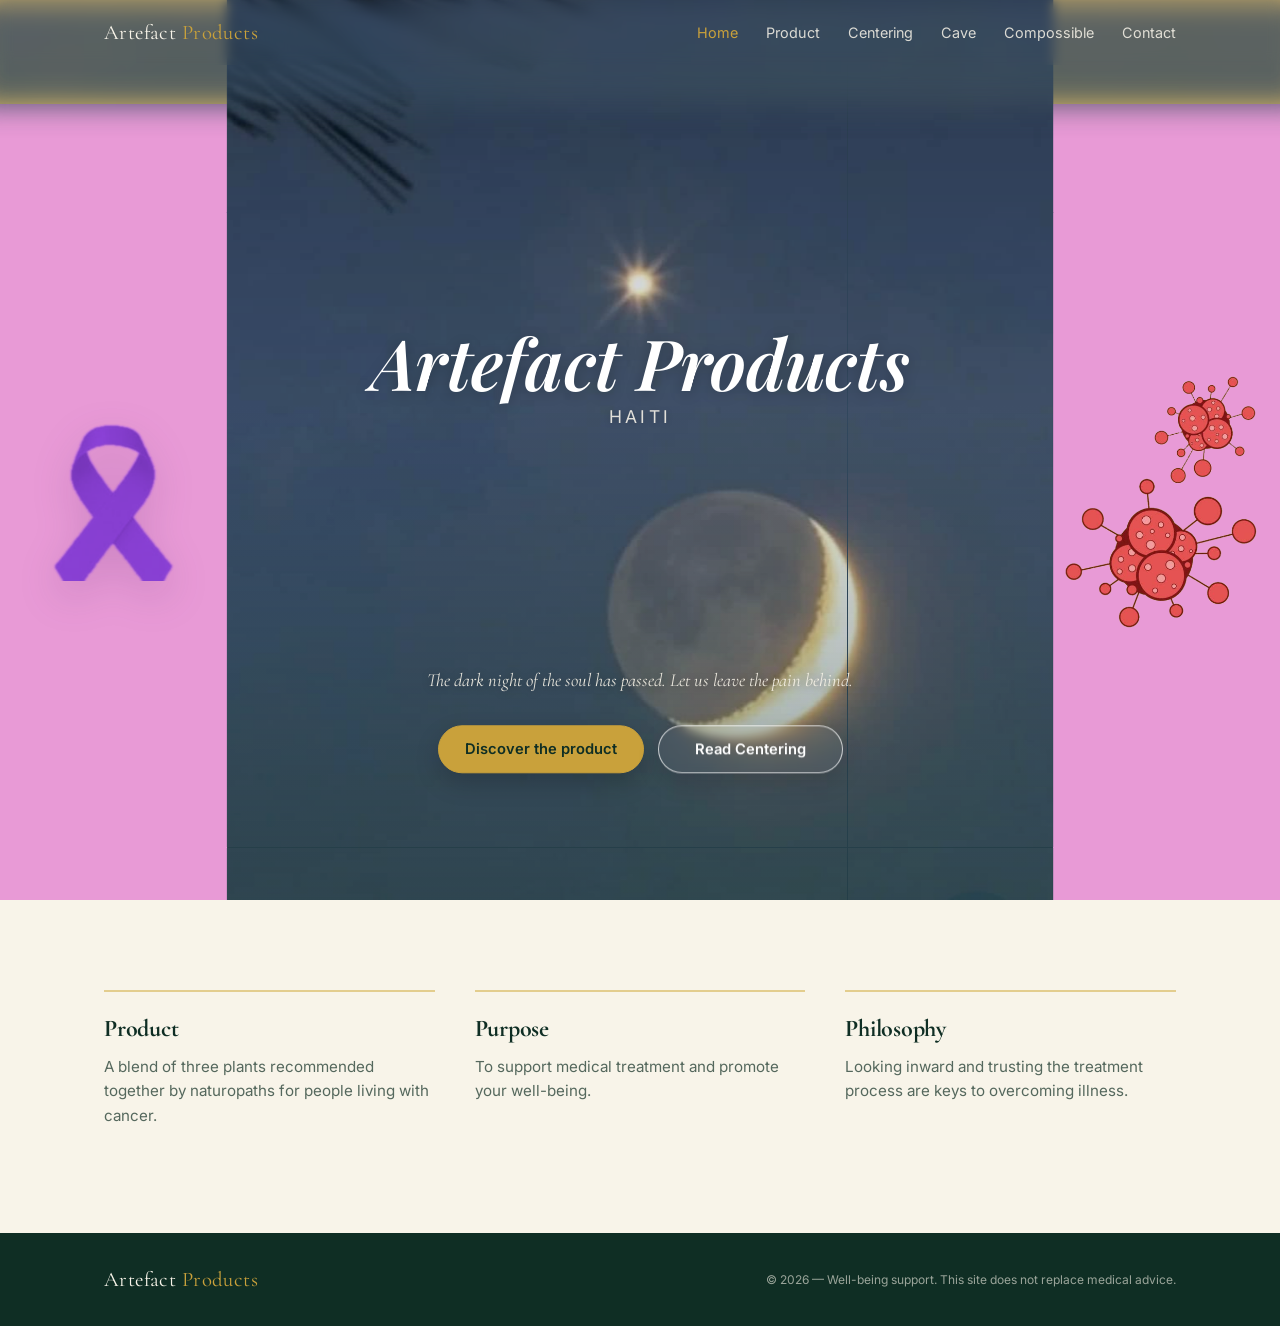
==== commit 50b384ce: "Traduire le site en anglais" ====
--- a/index.html
+++ b/index.html
@@ -1,10 +1,10 @@
 <!DOCTYPE html>
-<html lang="fr">
+<html lang="en">
 <head>
 <meta charset="UTF-8">
 <meta name="viewport" content="width=device-width, initial-scale=1">
-<title>Artefact Products — Haïti, plantes &amp; bien-être</title>
-<meta name="description" content="Une marque haïtienne dédiée au bien-être des personnes touchées par le cancer, à travers la force des plantes.">
+<title>Artefact Products — Haiti, plants &amp; well-being</title>
+<meta name="description" content="A Haitian brand dedicated to the well-being of people affected by cancer through the power of plants.">
 <link rel="preconnect" href="https://fonts.googleapis.com">
 <link rel="preconnect" href="https://fonts.gstatic.com" crossorigin>
 <link href="https://fonts.googleapis.com/css2?family=Cormorant+Garamond:ital,wght@0,400;0,600;0,700;1,400;1,600&family=Playfair+Display:ital,wght@1,500;1,600;1,700&family=Inter:wght@300;400;500;600&display=swap" rel="stylesheet">
@@ -16,20 +16,20 @@
   <div class="container">
     <a href="index.html" class="logo">Artefact <span>Products</span></a>
     <nav class="nav-links">
-      <a href="index.html">Accueil</a>
-      <a href="produit.html">Produit</a>
-      <a href="mon-histoire.html">Centrage</a>
-      <a href="introspection.html">Caverne</a>
+      <a href="index.html">Home</a>
+      <a href="produit.html">Product</a>
+      <a href="mon-histoire.html">Centering</a>
+      <a href="introspection.html">Cave</a>
       <a href="resilience.html">Compossible</a>
       <a href="contact.html">Contact</a>
     </nav>
     <button class="nav-toggle" aria-label="Menu">☰</button>
   </div>
     <nav class="mobile-nav">
-    <a href="index.html">Accueil</a>
-    <a href="produit.html">Produit</a>
-    <a href="mon-histoire.html">Centrage</a>
-    <a href="introspection.html">Caverne</a>
+    <a href="index.html">Home</a>
+    <a href="produit.html">Product</a>
+    <a href="mon-histoire.html">Centering</a>
+    <a href="introspection.html">Cave</a>
     <a href="resilience.html">Compossible</a>
     <a href="contact.html">Contact</a>
   </nav>
@@ -49,14 +49,14 @@
     <div class="hero-content">
       <p class="hero-eyebrow">
         <span class="hero-brand-name">Artefact Products</span>
-        <span class="hero-brand-country">Haïti</span>
+        <span class="hero-brand-country">Haiti</span>
       </p>
-      <h1 class="hero-title">Haïti</h1>
+      <h1 class="hero-title">Haiti</h1>
       <div class="hero-lower-content">
-        <p class="hero-sub">La nuit noire de l’âme est passée. Laissons le mal derrière nous.</p>
+        <p class="hero-sub">The dark night of the soul has passed. Let us leave the pain behind.</p>
         <div class="hero-actions">
-          <a href="produit.html" class="btn btn-gold">Découvrir le produit</a>
-          <a href="mon-histoire.html" class="btn btn-outline">Lire Centrage</a>
+          <a href="produit.html" class="btn btn-gold">Discover the product</a>
+          <a href="mon-histoire.html" class="btn btn-outline">Read Centering</a>
         </div>
       </div>
     </div>
@@ -65,16 +65,16 @@
   <section class="values">
     <div class="container values-grid">
       <div class="value-item">
-        <h3>Produit</h3>
-        <p>Un combo de trois plantes recommandées ensemble par des naturopathes pour des malades atteints de cancer.</p>
+        <h3>Product</h3>
+        <p>A blend of three plants recommended together by naturopaths for people living with cancer.</p>
       </div>
       <div class="value-item">
-        <h3>Objectif</h3>
-        <p>Soutenir les traitements médicaux pour favoriser votre bien-être.</p>
+        <h3>Purpose</h3>
+        <p>To support medical treatment and promote your well-being.</p>
       </div>
       <div class="value-item">
-        <h3>Philosophie</h3>
-        <p>Une descente en soi et une confiance dans le processus du traitement sont la clé pour vaincre la maladie.</p>
+        <h3>Philosophy</h3>
+        <p>Looking inward and trusting the treatment process are keys to overcoming illness.</p>
       </div>
     </div>
   </section>
@@ -83,7 +83,7 @@
 <footer class="site-footer">
   <div class="container">
     <span class="logo">Artefact <span>Products</span></span>
-    <span class="footer-note">© 2026 — Accompagnement bien-être. Ce site ne remplace pas un avis médical.</span>
+    <span class="footer-note">© 2026 — Well-being support. This site does not replace medical advice.</span>
   </div>
 </footer>
 
--- a/css/styles.css
+++ b/css/styles.css
@@ -298,12 +298,7 @@
 }
 
 .hero-sub {
-  display:inline-block;
-  padding:14px 24px;
-  background:rgba(255,255,255,.12);
-  backdrop-filter:blur(12px);
-  border:1px solid rgba(255,255,255,.18);
-  border-radius:999px;
+  display:block;
   max-width: 560px;
   margin: 0 auto;
   font-family: var(--font-serif);
@@ -388,12 +383,6 @@
   }
 
   .hero-sub {
-  display:inline-block;
-  padding:14px 24px;
-  background:rgba(255,255,255,.12);
-  backdrop-filter:blur(12px);
-  border:1px solid rgba(255,255,255,.18);
-  border-radius:999px;
     font-size: 1.02rem;
   }
 
@@ -460,27 +449,32 @@
 .page-head p { color: var(--muted); margin-top: 14px; max-width: 560px; }
 
 /* ===== Produit ===== */
-.product-section { padding: 40px 0 60px; }
+.product-section { padding: 64px 0 76px; }
 .product-grid {
   display: grid;
   grid-template-columns: 1fr 1fr;
-  gap: 60px;
+  gap: 72px;
+  align-items: start;
 }
 @media (max-width: 860px) { .product-grid { grid-template-columns: 1fr; } }
 
+.product-gallery,
+.product-info { min-width: 0; }
+
 .product-gallery-main {
-  border-radius: var(--radius);
+  border-radius: 18px;
   overflow: hidden;
   background: var(--emerald-mist);
   aspect-ratio: 1 / 1;
+  box-shadow: 0 18px 42px -30px rgba(15,46,36,0.55);
 }
 .product-gallery-main img { width: 100%; height: 100%; object-fit: cover; }
 .thumb img { width: 100%; height: 100%; object-fit: cover; }
 .thumbs {
   display: grid;
   grid-template-columns: repeat(3, 1fr);
-  gap: 10px;
-  margin-top: 12px;
+  gap: 12px;
+  margin-top: 16px;
 }
 .thumb {
   border-radius: 8px;
@@ -488,28 +482,58 @@
   border: 2px solid transparent;
   background: var(--emerald-mist);
   opacity: 0.65;
-  transition: opacity 0.2s, border-color 0.2s;
+  transition: opacity 0.2s, border-color 0.2s, transform 0.2s, box-shadow 0.2s;
   aspect-ratio: 1/1;
 }
+.thumb:hover { opacity: 0.9; transform: translateY(-2px); }
+.thumb:focus-visible { outline: 3px solid var(--gold); outline-offset: 3px; }
 .thumb.active { opacity: 1; border-color: var(--gold); }
 
-.rating { display: flex; align-items: center; gap: 8px; color: var(--muted); font-size: 0.9rem; margin-top: 10px; }
+.product-info h1 { max-width: 20ch; font-size: clamp(2.35rem, 4vw, 3.5rem); line-height: 1.04; }
+.product-brand { display: block; font-family: var(--font-body); font-size: clamp(1.55rem, 2.6vw, 2.25rem); font-weight: 600; letter-spacing: 0.08em; text-transform: uppercase; color: inherit; line-height: 1.12; }
+.product-name { display: block; margin-top: 6px; font-size: clamp(1.8rem, 2.9vw, 2.6rem); line-height: 1.05; }
+.product-quote {
+  max-width: 52ch;
+  margin: 36px 0 0;
+  padding: 24px 28px;
+  border-left: 3px solid var(--gold);
+  background: rgba(255,255,255,0.7);
+  border-radius: 0 16px 16px 0;
+  font-family: var(--font-serif);
+  font-size: clamp(1.1rem, 1.8vw, 1.35rem);
+  line-height: 1.7;
+  color: #2f3c35;
+}
+.rating { display: flex; align-items: center; gap: 8px; color: var(--muted); font-size: 0.9rem; margin-top: 18px; }
 .stars { color: var(--gold); letter-spacing: 2px; }
 
-.product-desc { margin-top: 22px; line-height: 1.7; color: #3a463f; }
+.product-desc { max-width: 52ch; margin-top: 28px; line-height: 1.78; color: #33483d; }
 
 .price-box {
-  margin-top: 26px;
-  padding: 20px;
+  max-width: 52ch;
+  margin-top: 32px;
+  padding: 24px;
   border: 1px solid rgba(15,46,36,0.1);
   border-radius: var(--radius);
   background: #fff;
 }
-.price { font-family: var(--font-serif); font-size: 2rem; color: var(--emerald-deep); }
+.price { margin: 0; font-family: var(--font-serif); color: var(--emerald-deep); }
+.price-amount { display: block; font-size: clamp(1.8rem, 3vw, 2.35rem); line-height: 1.1; }
+.price-details { display: block; margin-top: 8px; color: var(--muted); font-family: var(--font-body); font-size: 0.86rem; line-height: 1.5; }
 .price-note { font-size: 0.78rem; color: var(--muted); margin-top: 4px; }
 .disclaimer { font-size: 0.72rem; color: var(--muted); text-align: center; margin-top: 12px; }
 
-.ingredients { margin-top: 32px; }
+.price-box .btn-solid {
+  width: 100%;
+  min-height: 50px;
+  margin-top: 22px;
+  border-radius: 8px;
+  transition: transform 0.2s ease, box-shadow 0.2s ease, background-color 0.2s ease;
+}
+.price-box .btn-solid:hover { transform: translateY(-2px); box-shadow: 0 10px 22px -14px rgba(15,46,36,0.7); }
+.price-box .btn-solid:focus-visible { outline: 3px solid var(--gold-soft); outline-offset: 3px; }
+
+.ingredients { max-width: 52ch; margin-top: 40px; }
 .ingredients ul {
   list-style: none;
   padding: 0;
@@ -521,12 +545,14 @@
   color: #3a463f;
 }
 
-.reviews { background: rgba(234,243,238,0.5); padding: 70px 0; border-top: 1px solid rgba(15,46,36,0.08); }
+.reviews { background: rgba(234,243,238,0.5); padding: 64px 0; border-top: 1px solid rgba(15,46,36,0.08); }
 .review-grid { display: grid; grid-template-columns: repeat(3, 1fr); gap: 22px; margin-top: 34px; }
 @media (max-width: 860px) { .review-grid { grid-template-columns: 1fr; } }
 .review-card { background: #fff; border-radius: var(--radius); padding: 24px; box-shadow: 0 10px 30px -20px rgba(15,46,36,0.4); }
 .review-card p { margin-top: 12px; font-size: 0.92rem; line-height: 1.6; color: #3a463f; }
 .review-name { margin-top: 16px; font-family: var(--font-serif); color: var(--emerald-deep); }
+.reviews h2 { font-size: clamp(1.8rem, 3vw, 2.35rem); }
+.reviews-empty { margin: 10px 0 0; color: var(--muted); font-family: var(--font-serif); font-size: 1.15rem; font-style: italic; }
 
 .faq { padding: 70px 0; max-width: 720px; margin: 0 auto; }
 .faq-item { border-bottom: 1px solid rgba(15,46,36,0.1); }
@@ -546,8 +572,8 @@
 }
 .faq-q .chevron { transition: transform 0.2s; }
 .faq-item.open .chevron { transform: rotate(180deg); }
-.faq-a { max-height: 0; overflow: hidden; font-size: 0.92rem; color: #3a463f; line-height: 1.6; transition: max-height 0.25s ease; }
-.faq-item.open .faq-a { padding-bottom: 18px; }
+.faq-a { max-height: 0; overflow: hidden; font-size: 0.92rem; color: #3a463f; line-height: 1.7; transition: max-height 0.25s ease; }
+.faq-item.open .faq-a { max-height: 1000px; padding-bottom: 18px; }
 
 /* ===== Journal pages (mon-histoire / introspection / resilience) ===== */
 /* Fond botanique des carnets (Centrage, Caverne, Compossible).
@@ -714,6 +740,19 @@
   font-size: clamp(1.27rem, 2.15vw, 1.72rem);
   line-height: 1.54;
   color: #314a3d;
+}
+.story-intro-standalone {
+  margin-top: 24px;
+  font-size: clamp(1.4rem, 2.5vw, 1.95rem);
+  line-height: 1.4;
+  color: #26433a;
+}
+.story-intro-subline {
+  margin-top: 12px;
+  font-family: var(--font-body);
+  font-size: clamp(0.98rem, 1.4vw, 1.12rem);
+  letter-spacing: 0.02em;
+  color: var(--muted);
 }
 .story-tags { display:flex; flex-wrap:wrap; gap:10px; margin-top:30px; }
 .story-tags span {
@@ -869,6 +908,9 @@
 .story-steps span,.story-pillars span { color:#a27d26; font-size:.75rem; font-weight:700; letter-spacing:.18em; }
 .story-steps h3,.story-pillars h3 { margin:48px 0 14px; font-size:2.15rem; }
 .story-steps .original-voice,.story-pillars .original-voice { margin-top:auto; font-size:1.08rem; line-height:1.7; }
+.story-pillars article { min-height:auto; justify-content:flex-start; }
+.story-pillars h3 { margin:22px 0 10px; }
+.story-pillars .original-voice { margin-top:0; }
 .story-night-panel {
   display:grid;
   grid-template-columns:.92fr 1.08fr;
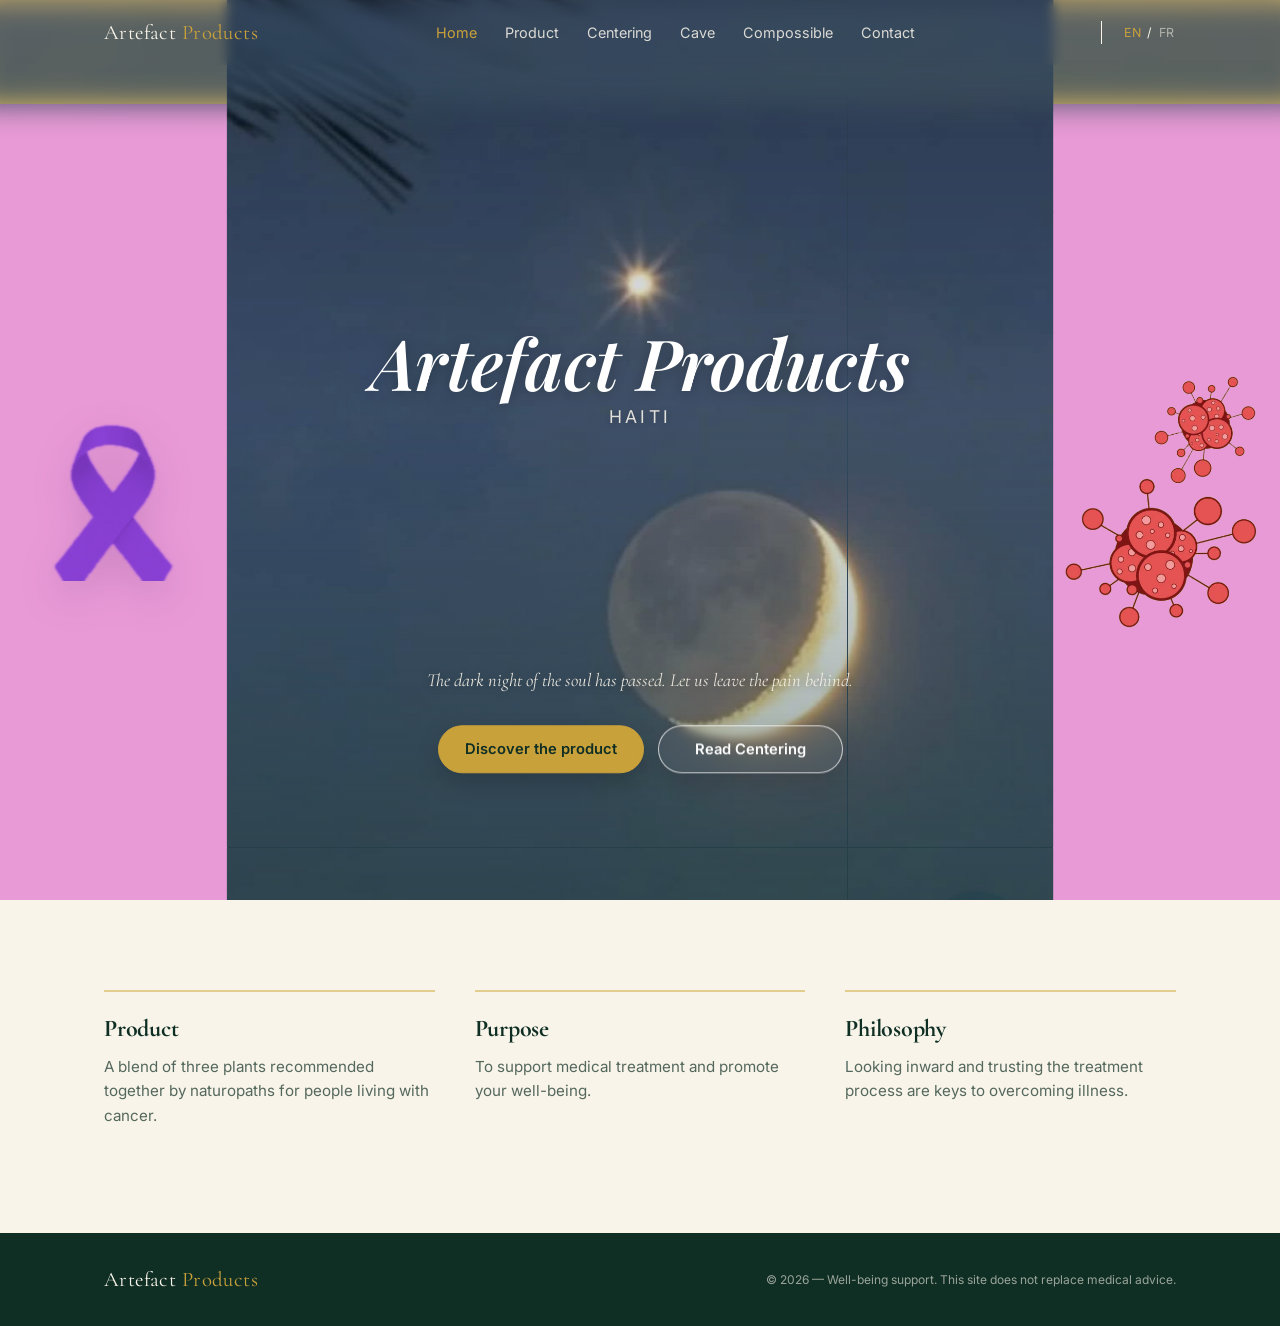
==== commit d45c428c: "Limiter le contact aux emails" ====
--- a/index.html
+++ b/index.html
@@ -23,6 +23,7 @@
       <a href="resilience.html">Compossible</a>
       <a href="contact.html">Contact</a>
     </nav>
+    <span class="language-switcher" aria-label="Language"><button type="button" data-language="en">EN</button><span>/</span><button type="button" data-language="fr">FR</button></span>
     <button class="nav-toggle" aria-label="Menu">☰</button>
   </div>
     <nav class="mobile-nav">
@@ -32,6 +33,7 @@
     <a href="introspection.html">Cave</a>
     <a href="resilience.html">Compossible</a>
     <a href="contact.html">Contact</a>
+    <span class="language-switcher" aria-label="Language"><button type="button" data-language="en">EN</button><span>/</span><button type="button" data-language="fr">FR</button></span>
   </nav>
 </header>
 
--- a/css/styles.css
+++ b/css/styles.css
@@ -87,6 +87,28 @@
 .nav-links a { opacity: 0.85; transition: opacity 0.2s, color 0.2s; }
 .nav-links a:hover, .nav-links a.active { opacity: 1; color: var(--gold); }
 
+.language-switcher {
+  display: inline-flex;
+  align-items: center;
+  gap: 4px;
+  margin-left: 8px;
+  padding-left: 20px;
+  border-left: 1px solid currentColor;
+  font-size: 0.78rem;
+  letter-spacing: 0.08em;
+  text-transform: uppercase;
+}
+.language-switcher button {
+  border: 0;
+  padding: 4px 2px;
+  background: transparent;
+  color: inherit;
+  font: inherit;
+  opacity: 0.55;
+}
+.language-switcher button.active,
+.language-switcher button:hover { opacity: 1; color: var(--gold); }
+
 .nav-toggle {
   display: none;
   background: none;
@@ -108,6 +130,12 @@
 
 @media (max-width: 780px) {
   .nav-links { display: none; }
+  .language-switcher {
+    margin-left: auto;
+    margin-right: 10px;
+    padding-left: 0;
+    border-left: 0;
+  }
   .nav-toggle {
     display: flex;
     align-items: center;
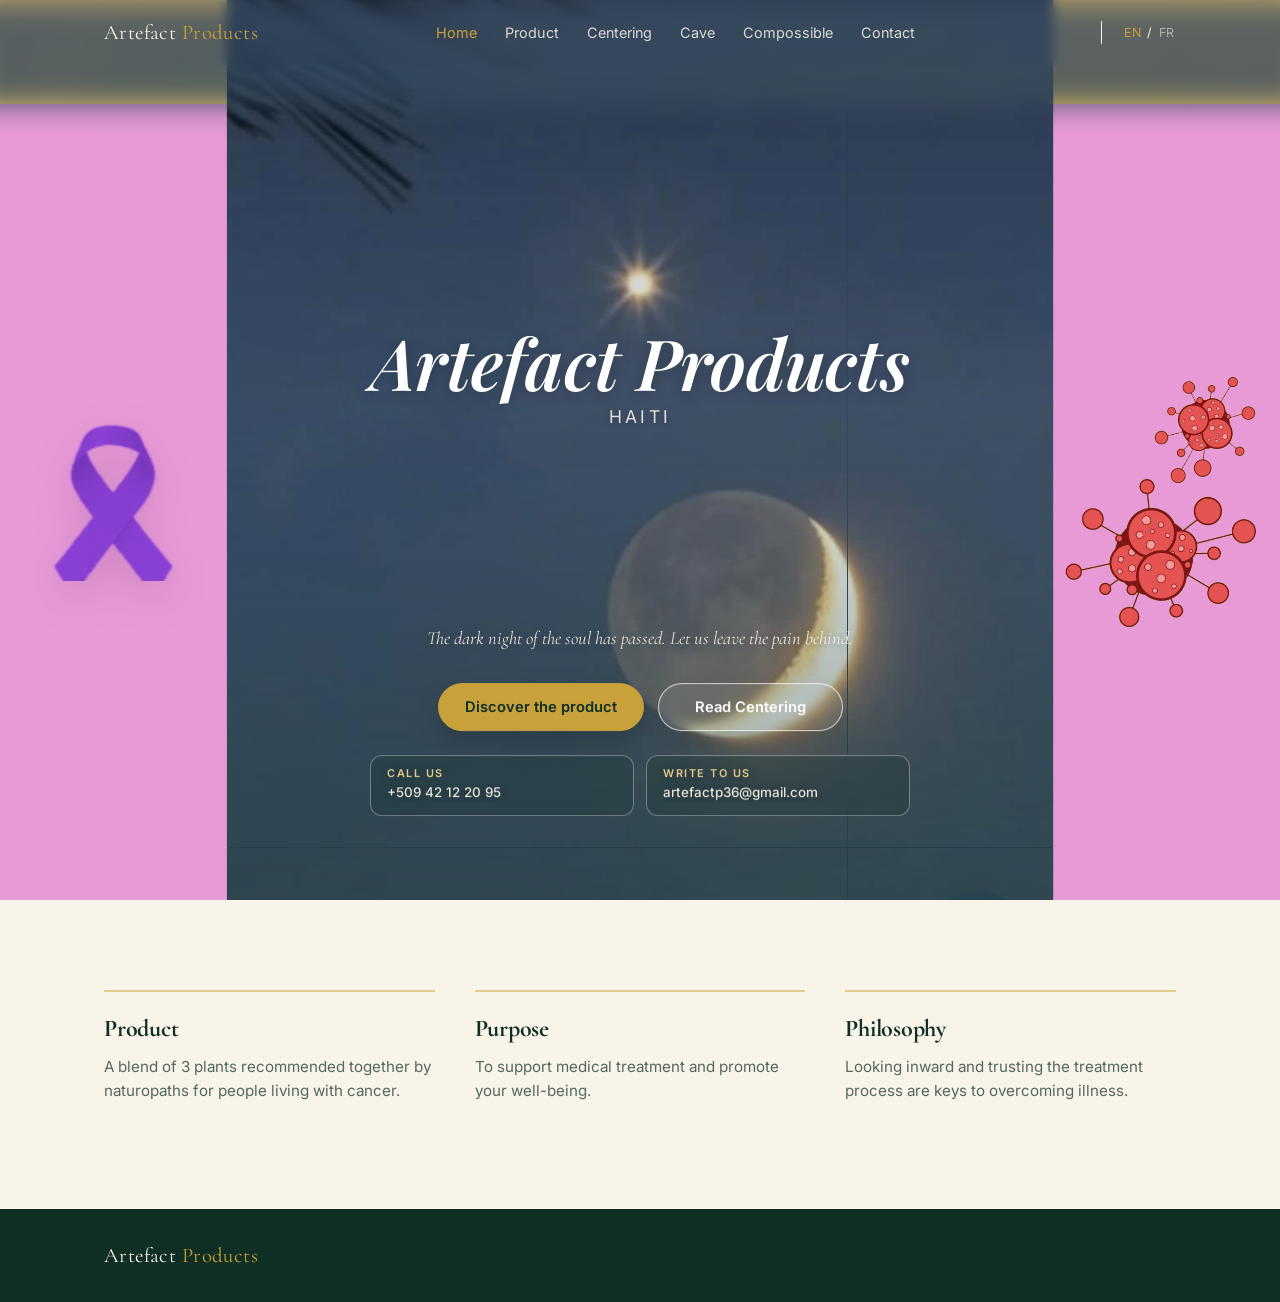
==== commit 9206dae3: "Ajouter commande WhatsApp et mettre a jour le contenu" ====
--- a/index.html
+++ b/index.html
@@ -60,6 +60,16 @@
           <a href="produit.html" class="btn btn-gold">Discover the product</a>
           <a href="mon-histoire.html" class="btn btn-outline">Read Centering</a>
         </div>
+        <div class="hero-contact" aria-label="Contact details">
+          <a class="hero-contact-item" href="tel:+50942122095">
+            <span class="hero-contact-label">Call us</span>
+            <span class="hero-contact-value">+509 42 12 20 95</span>
+          </a>
+          <a class="hero-contact-item" href="mailto:artefactp36@gmail.com">
+            <span class="hero-contact-label">Write to us</span>
+            <span class="hero-contact-value">artefactp36@gmail.com</span>
+          </a>
+        </div>
       </div>
     </div>
   </section>
@@ -68,7 +78,7 @@
     <div class="container values-grid">
       <div class="value-item">
         <h3>Product</h3>
-        <p>A blend of three plants recommended together by naturopaths for people living with cancer.</p>
+        <p>A blend of 3 plants recommended together by naturopaths for people living with cancer.</p>
       </div>
       <div class="value-item">
         <h3>Purpose</h3>
@@ -85,7 +95,7 @@
 <footer class="site-footer">
   <div class="container">
     <span class="logo">Artefact <span>Products</span></span>
-    <span class="footer-note">© 2026 — Well-being support. This site does not replace medical advice.</span>
+
   </div>
 </footer>
 
--- a/css/styles.css
+++ b/css/styles.css
@@ -400,6 +400,60 @@
   outline-offset: 3px;
 }
 
+.hero-contact {
+  width: 100%;
+  max-width: 540px;
+  margin-top: 24px;
+  display: grid;
+  grid-template-columns: 1fr 1fr;
+  gap: 12px;
+}
+
+.hero-contact-item {
+  min-width: 0;
+  display: flex;
+  flex-direction: column;
+  gap: 5px;
+  padding: 12px 16px 13px;
+  border: 1px solid rgba(255, 255, 255, 0.34);
+  border-radius: 12px;
+  background: rgba(15, 46, 36, 0.22);
+  color: rgba(248, 244, 233, 0.92);
+  text-align: left;
+  text-shadow: 0 1px 8px rgba(0, 0, 0, 0.34);
+  backdrop-filter: blur(8px);
+  transition: transform 0.2s ease, border-color 0.2s ease, background-color 0.2s ease;
+}
+
+.hero-contact-item:hover {
+  transform: translateY(-2px);
+  border-color: rgba(227, 205, 142, 0.9);
+  background: rgba(15, 46, 36, 0.38);
+}
+
+.hero-contact-label {
+  color: var(--gold-soft);
+  font-size: 0.68rem;
+  font-weight: 600;
+  letter-spacing: 0.14em;
+  line-height: 1;
+  text-transform: uppercase;
+}
+
+.hero-contact-value {
+  overflow: hidden;
+  font-size: 0.84rem;
+  font-weight: 500;
+  line-height: 1.3;
+  text-overflow: ellipsis;
+  white-space: nowrap;
+}
+
+.hero-contact-item:focus-visible {
+  outline: 2px solid rgba(255, 255, 255, 0.92);
+  outline-offset: 4px;
+}
+
 @media (max-width: 780px) {
   .hero-eyebrow {
     top: 31%;
@@ -441,6 +495,18 @@
   .hero-actions .btn {
     width: 100%;
     justify-content: center;
+  }
+
+  .hero-contact {
+    grid-template-columns: 1fr;
+    gap: 8px;
+    margin-top: 18px;
+  }
+
+  .hero-contact-item {
+    align-items: center;
+    padding: 10px 14px 11px;
+    text-align: center;
   }
 }
 
@@ -552,12 +618,26 @@
 .disclaimer { font-size: 0.72rem; color: var(--muted); text-align: center; margin-top: 12px; }
 
 .price-box .btn-solid {
+  display: flex;
+  align-items: center;
+  justify-content: center;
   width: 100%;
   min-height: 50px;
+  padding: 14px 20px;
   margin-top: 22px;
+  border: 1px solid var(--emerald-deep);
   border-radius: 8px;
+  background: var(--emerald-deep);
+  color: #fff;
+  font-family: var(--font-body);
+  font-size: 0.95rem;
+  font-weight: 600;
+  line-height: 1.2;
+  text-align: center;
+  text-decoration: none;
   transition: transform 0.2s ease, box-shadow 0.2s ease, background-color 0.2s ease;
 }
+.price-box .btn-solid:hover { background: var(--emerald-soft); border-color: var(--emerald-soft); }
 .price-box .btn-solid:hover { transform: translateY(-2px); box-shadow: 0 10px 22px -14px rgba(15,46,36,0.7); }
 .price-box .btn-solid:focus-visible { outline: 3px solid var(--gold-soft); outline-offset: 3px; }
 
@@ -714,6 +794,14 @@
   font-size: 0.88rem;
   line-height: 1.6;
   color: var(--emerald-soft);
+}
+
+.contact-thanks {
+  margin: 24px 0 0;
+  color: var(--emerald-soft);
+  font-family: var(--font-serif);
+  font-size: 1.08rem;
+  line-height: 1.55;
 }
 
 /* ===== Footer ===== */
